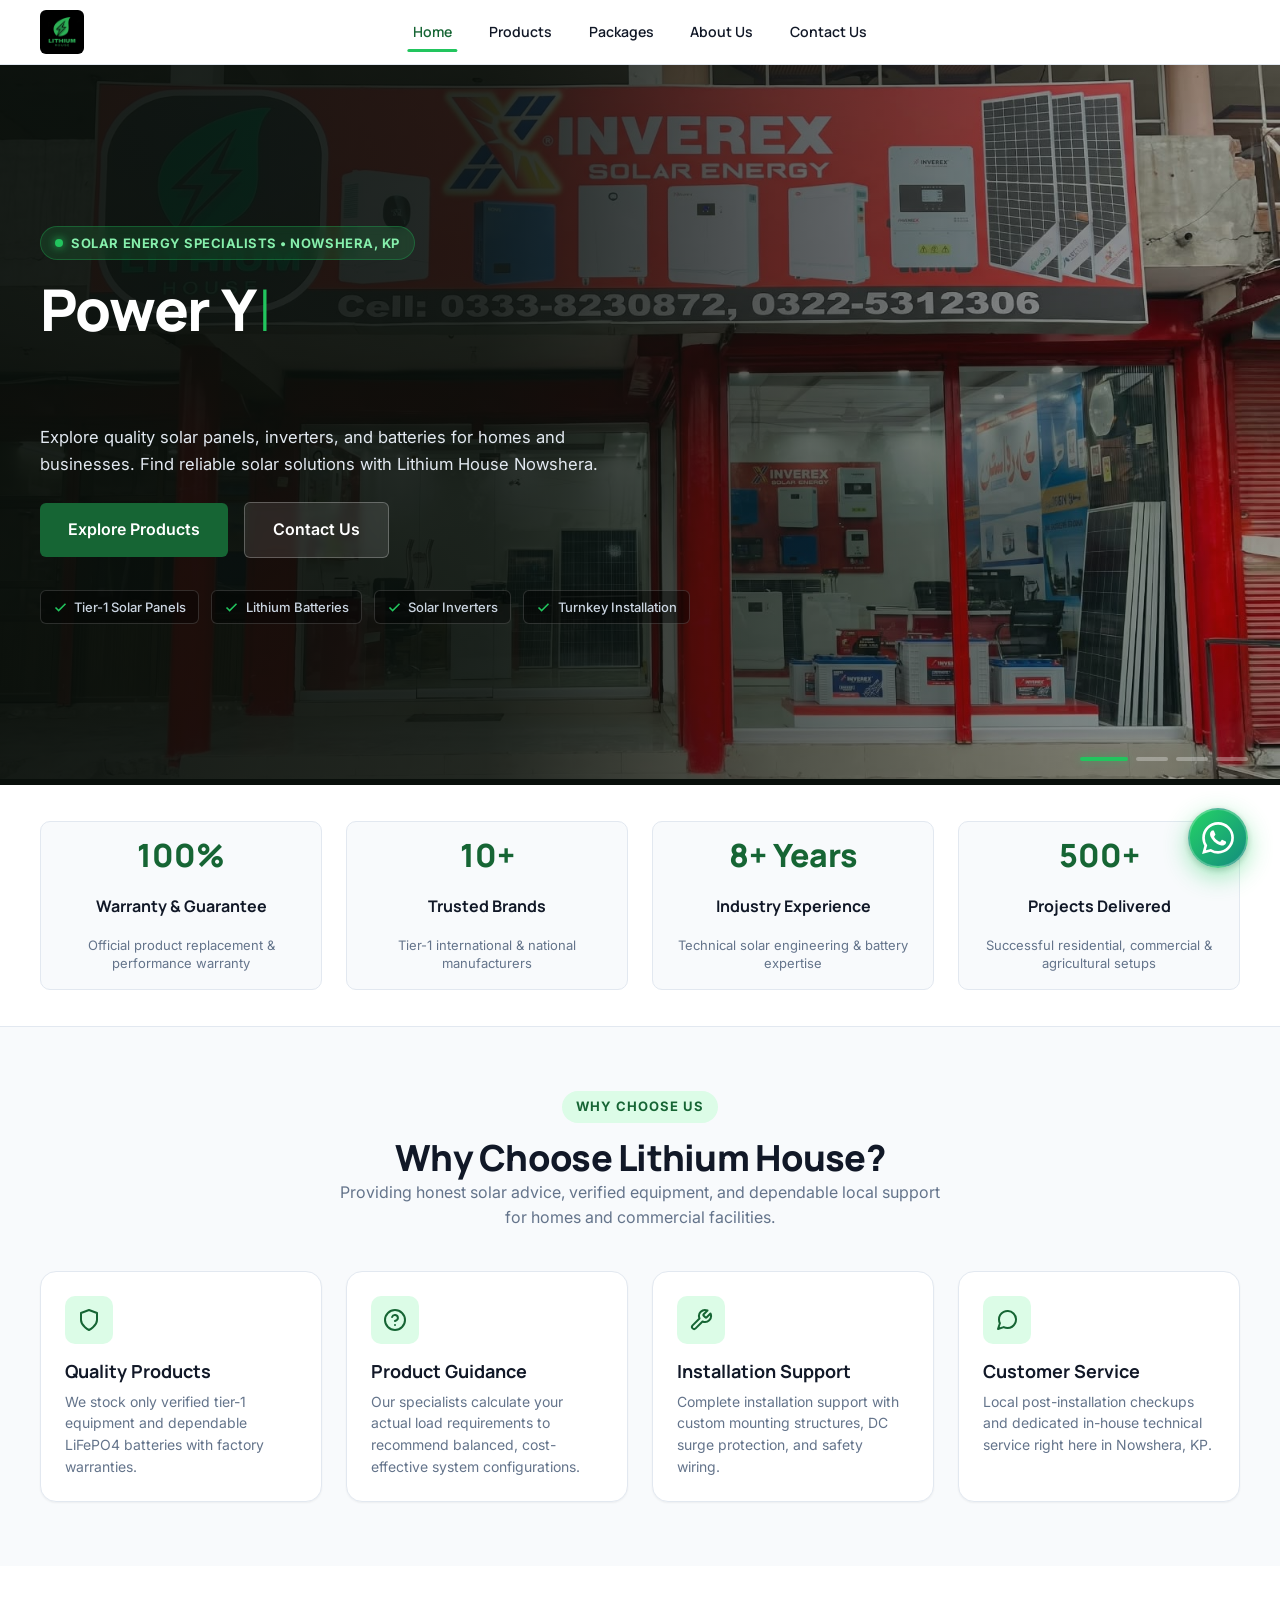
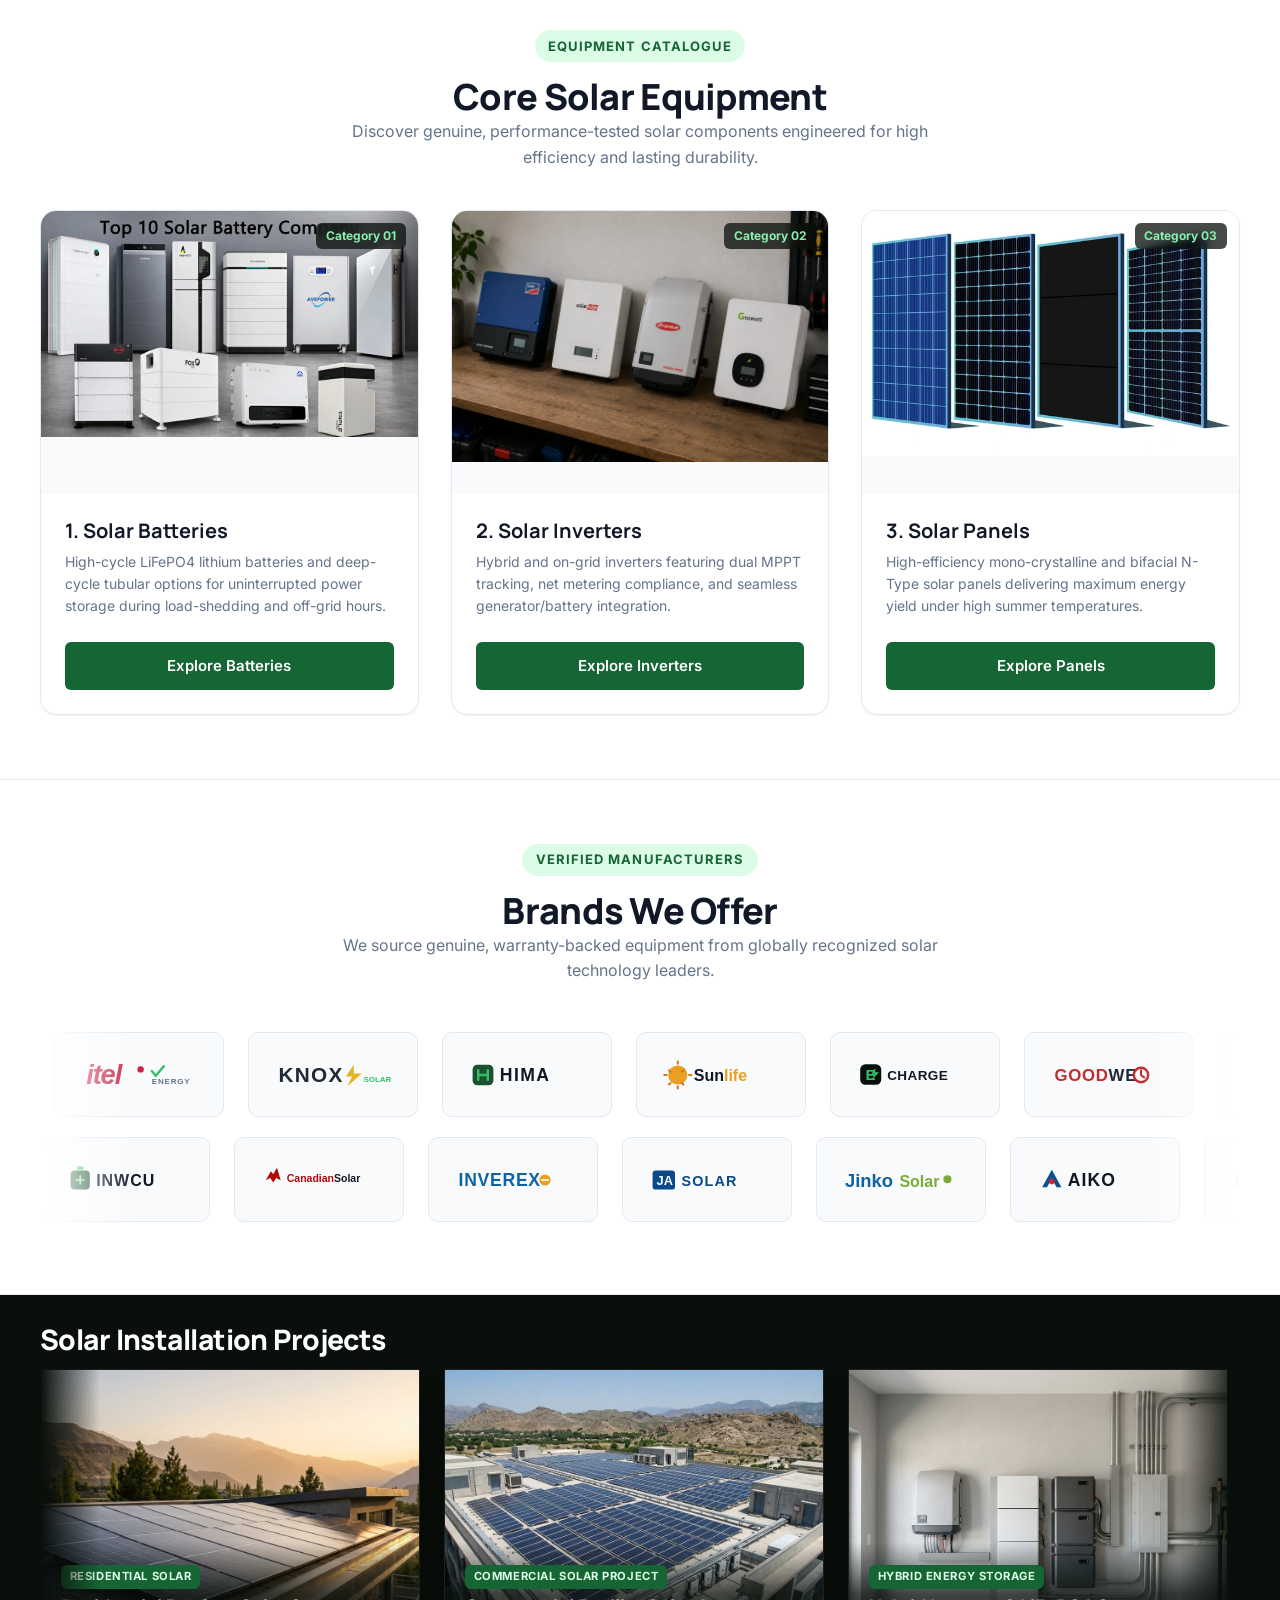
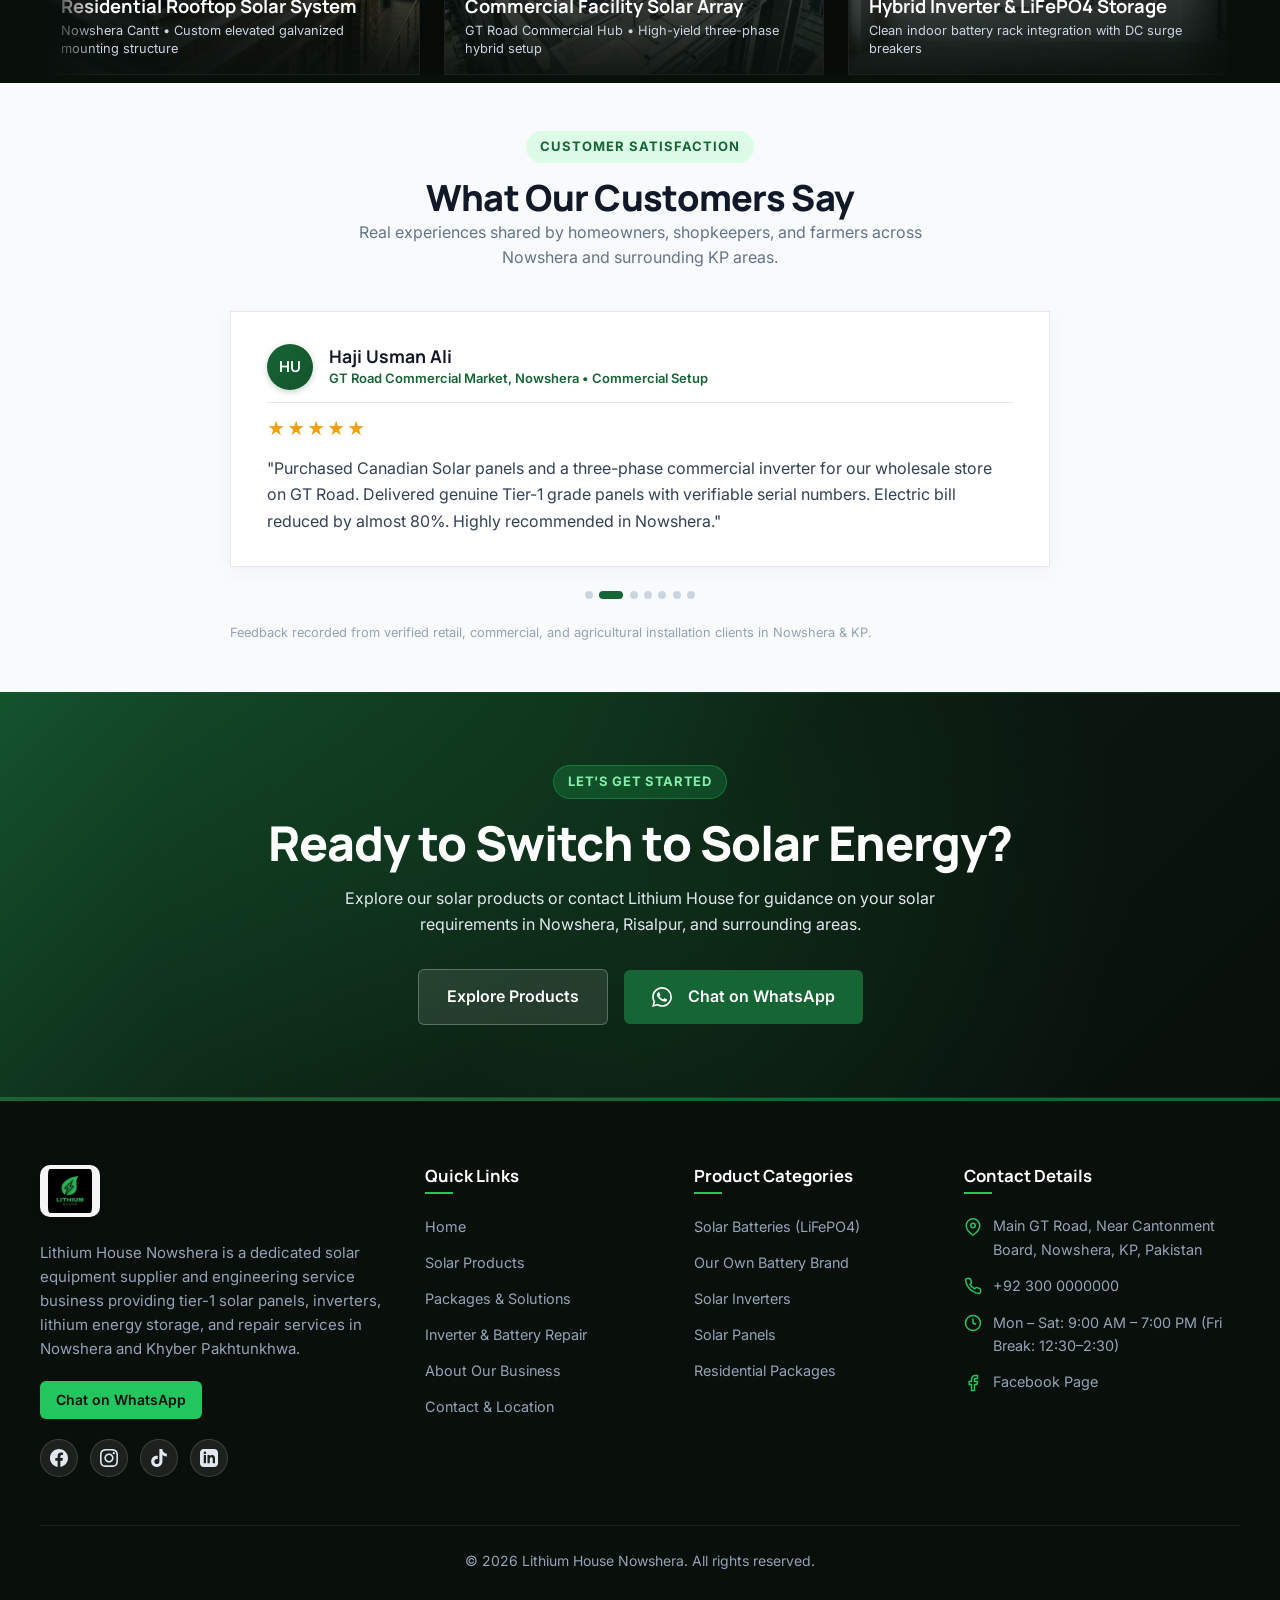
==== index.html @ 6a1ec2f8 "Initial commit: Lithium House Nowshera solar website" ====
<!DOCTYPE html>
<html lang="en">
<head>
  <meta charset="UTF-8">
  <meta name="viewport" content="width=device-width, initial-scale=1.0">
  <title>Lithium House Nowshera — Solar Panels, Inverters & Lithium Batteries</title>
  <meta name="description" content="Lithium House Nowshera supplies premium solar panels, hybrid inverters, and lithium energy storage batteries alongside solar packages and repair services in Nowshera, KP.">
  <meta property="og:title" content="Lithium House Nowshera — Solar Panels, Inverters & Lithium Batteries">
  <meta property="og:description" content="Explore quality solar panels, inverters, and batteries for homes and businesses in Nowshera, KP.">
  <meta property="og:type" content="website">
  <link rel="stylesheet" href="css/style.css">
</head>
<body>
  <a href="#main-content" class="skip-link">Skip to main content</a>

  <!-- Shared Header -->
  <header class="site-header" role="banner">
    <div class="container header-inner">
      <a href="index.html" class="brand-logo" aria-label="Lithium House Nowshera — Homepage">
        <img src="images/logo.jpeg" alt="Lithium House Nowshera Logo" class="brand-logo-img" width="180" height="44">
      </a>

      <nav class="site-nav" aria-label="Main Navigation">
        <ul class="nav-menu">
          <li><a href="index.html" class="nav-link active">Home</a></li>
          <li><a href="products.html" class="nav-link">Products</a></li>
          <li><a href="packages.html" class="nav-link">Packages</a></li>
          <li><a href="about.html" class="nav-link">About Us</a></li>
          <li><a href="about.html#contact" class="nav-link">Contact Us</a></li>
        </ul>
      </nav>

      <div class="header-actions">
        <button type="button" class="mobile-nav-toggle" aria-label="Toggle navigation menu" aria-expanded="false">
          <svg viewBox="0 0 24 24" fill="none" stroke="currentColor" stroke-width="2" stroke-linecap="round" stroke-linejoin="round" aria-hidden="true">
            <line x1="3" y1="12" x2="21" y2="12"></line>
            <line x1="3" y1="6" x2="21" y2="6"></line>
            <line x1="3" y1="18" x2="21" y2="18"></line>
          </svg>
        </button>
      </div>
    </div>
  </header>

  <main id="main-content">
    <!-- SECTION 2: Hero Section (Cinematic 16:9 Presentation) -->
    <section class="hero-cinematic" aria-labelledby="hero-title">
      <div class="hero-slideshow-container">
        <!-- Hero Background Slide 1: Physical Showroom (Nowshera, KPK) -->
        <div class="hero-slide active">
          <img src="images/shop.jpeg" alt="Lithium House Nowshera showroom and engineering center" loading="eager" fetchpriority="high">
        </div>
        <!-- Hero Background Slide 2: Pakistani Residential Rooftop Elevated Solar System -->
        <div class="hero-slide">
          <img src="images/hero-slide-pakistan-rooftop.jpg" alt="Modern Pakistani residential rooftop solar system with heavy-duty elevated structure" loading="lazy">
        </div>
        <!-- Hero Background Slide 3: Pakistani Home Solar Hybrid Inverter & Lithium Battery Backup -->
        <div class="hero-slide">
          <img src="images/hero-slide-pakistan-backup.jpg" alt="Pakistani homeowner with hybrid solar inverter and LiFePO4 lithium battery storage system" loading="lazy">
        </div>
        <!-- Hero Background Slide 4: Pakistani Agricultural Solar Tube-Well Project -->
        <div class="hero-slide">
          <img src="images/hero-slide-pakistan-tubewell.jpg" alt="Agricultural solar tube well pump project watering farmland in Pakistan" loading="lazy">
        </div>

        <!-- Cinematic Gradient Overlay -->
        <div class="hero-cinematic-overlay" aria-hidden="true"></div>

        <!-- Slide Indicators & Controls -->
        <div class="hero-controls" aria-label="Hero Slideshow Controls">
          <div class="hero-indicators" role="tablist" aria-label="Slides">
            <button type="button" class="hero-dot active" role="tab" aria-selected="true" aria-label="Slide 1: Residential Solar"></button>
            <button type="button" class="hero-dot" role="tab" aria-selected="false" aria-label="Slide 2: Commercial Solar"></button>
            <button type="button" class="hero-dot" role="tab" aria-selected="false" aria-label="Slide 3: Energy Storage"></button>
            <button type="button" class="hero-dot" role="tab" aria-selected="false" aria-label="Slide 4: Agricultural Tube Well"></button>
          </div>
        </div>
      </div>

      <div class="container hero-content-container">
        <div class="hero-text-pane">
          <div class="hero-badge">
            <span class="badge-dot" aria-hidden="true"></span>
            Solar Energy Specialists • Nowshera, KP
          </div>
          
          <h1 id="hero-title" class="hero-typing-title">
            <span class="typing-text" id="hero-typing-target">Power Your Home with Solar Energy</span><span class="typing-cursor" aria-hidden="true">|</span>
          </h1>

          <p class="hero-lead">
            Explore quality solar panels, inverters, and batteries for homes and businesses. Find reliable solar solutions with Lithium House Nowshera.
          </p>

          <div class="hero-cta-group">
            <a href="products.html" class="btn btn-brand btn-lg">Explore Products</a>
            <a href="about.html#contact" class="btn btn-secondary-light btn-lg">Contact Us</a>
          </div>

          <div class="hero-highlights-pills" aria-label="Key highlights">
            <span class="pill-item">
              <svg width="15" height="15" viewBox="0 0 24 24" fill="none" stroke="currentColor" stroke-width="2.5"><polyline points="20 6 9 17 4 12"></polyline></svg>
              Tier-1 Solar Panels
            </span>
            <span class="pill-item">
              <svg width="15" height="15" viewBox="0 0 24 24" fill="none" stroke="currentColor" stroke-width="2.5"><polyline points="20 6 9 17 4 12"></polyline></svg>
              Lithium Batteries
            </span>
             <span class="pill-item">
              <svg width="15" height="15" viewBox="0 0 24 24" fill="none" stroke="currentColor" stroke-width="2.5"><polyline points="20 6 9 17 4 12"></polyline></svg>
              Solar Inverters
            </span>
            <span class="pill-item">
              <svg width="15" height="15" viewBox="0 0 24 24" fill="none" stroke="currentColor" stroke-width="2.5"><polyline points="20 6 9 17 4 12"></polyline></svg>
              Turnkey Installation
            </span>
          </div>
        </div>
      </div>
    </section>

    <!-- SECTION 3: Business Statistics / Non-Numeric Highlights -->
    <section class="stats-strip" aria-label="Business Statistics and Highlights">
      <div class="container">
        <div class="stats-grid">
          <div class="stat-item">
            <div class="stat-counter-wrap">
              <span class="stat-counter" data-target="100" data-suffix="%">100%</span>
            </div>
            <h3 class="stat-label">Warranty &amp; Guarantee</h3>
            <p class="stat-sub">Official product replacement &amp; performance warranty</p>
          </div>

          <div class="stat-item">
            <div class="stat-counter-wrap">
              <span class="stat-counter" data-target="10" data-suffix="+">10+</span>
            </div>
            <h3 class="stat-label">Trusted Brands</h3>
            <p class="stat-sub">Tier-1 international &amp; national manufacturers</p>
          </div>

          <div class="stat-item">
            <div class="stat-counter-wrap">
              <span class="stat-counter" data-target="8" data-suffix="+ Years">8+ Years</span>
            </div>
            <h3 class="stat-label">Industry Experience</h3>
            <p class="stat-sub">Technical solar engineering &amp; battery expertise</p>
          </div>

          <div class="stat-item">
            <div class="stat-counter-wrap">
              <span class="stat-counter" data-target="500" data-suffix="+">500+</span>
            </div>
            <h3 class="stat-label">Projects Delivered</h3>
            <p class="stat-sub">Successful residential, commercial &amp; agricultural setups</p>
          </div>
        </div>
      </div>
    </section>

    <!-- SECTION 4: Trust Section (Why Choose Lithium House) -->
    <section class="section trust-section" aria-labelledby="trust-heading">
      <div class="container">
        <div class="section-header text-center">
          <div class="section-badge">Why Choose Us</div>
          <h2 id="trust-heading" class="text-section-title">Why Choose Lithium House?</h2>
          <p class="text-secondary max-w-prose mx-auto">Providing honest solar advice, verified equipment, and dependable local support for homes and commercial facilities.</p>
        </div>

        <div class="trust-cards-grid">
          <div class="trust-card">
            <div class="trust-card-icon" aria-hidden="true">
              <svg viewBox="0 0 24 24" fill="none" stroke="currentColor" stroke-width="2" stroke-linecap="round" stroke-linejoin="round"><path d="M12 22s8-4 8-10V5l-8-3-8 3v7c0 6 8 10 8 10z"></path></svg>
            </div>
            <h3 class="trust-card-title">Quality Products</h3>
            <p class="trust-card-desc">We stock only verified tier-1 equipment and dependable LiFePO4 batteries with factory warranties.</p>
          </div>

          <div class="trust-card">
            <div class="trust-card-icon" aria-hidden="true">
              <svg viewBox="0 0 24 24" fill="none" stroke="currentColor" stroke-width="2" stroke-linecap="round" stroke-linejoin="round"><circle cx="12" cy="12" r="10"></circle><path d="M9.09 9a3 3 0 0 1 5.83 1c0 2-3 3-3 3"></path><line x1="12" y1="17" x2="12.01" y2="17"></line></svg>
            </div>
            <h3 class="trust-card-title">Product Guidance</h3>
            <p class="trust-card-desc">Our specialists calculate your actual load requirements to recommend balanced, cost-effective system configurations.</p>
          </div>

          <div class="trust-card">
            <div class="trust-card-icon" aria-hidden="true">
              <svg viewBox="0 0 24 24" fill="none" stroke="currentColor" stroke-width="2" stroke-linecap="round" stroke-linejoin="round"><path d="M14.7 6.3a1 1 0 0 0 0 1.4l1.6 1.6a1 1 0 0 0 1.4 0l3.77-3.77a6 6 0 0 1-7.94 7.94l-6.91 6.91a2.12 2.12 0 0 1-3-3l6.91-6.91a6 6 0 0 1 7.94-7.94l-3.76 3.76z"></path></svg>
            </div>
            <h3 class="trust-card-title">Installation Support</h3>
            <p class="trust-card-desc">Complete installation support with custom mounting structures, DC surge protection, and safety wiring.</p>
          </div>

          <div class="trust-card">
            <div class="trust-card-icon" aria-hidden="true">
              <svg viewBox="0 0 24 24" fill="none" stroke="currentColor" stroke-width="2" stroke-linecap="round" stroke-linejoin="round"><path d="M21 11.5a8.38 8.38 0 0 1-.9 3.8 8.5 8.5 0 0 1-7.6 4.7 8.38 8.38 0 0 1-3.8-.9L3 21l1.9-5.7a8.38 8.38 0 0 1-.9-3.8 8.5 8.5 0 0 1 4.7-7.6 8.38 8.38 0 0 1 3.8-.9h.5a8.48 8.48 0 0 1 8 8v.5z"></path></svg>
            </div>
            <h3 class="trust-card-title">Customer Service</h3>
            <p class="trust-card-desc">Local post-installation checkups and dedicated in-house technical service right here in Nowshera, KP.</p>
          </div>
        </div>
      </div>
    </section>

    <!-- SECTION 5: Main Product Categories (Required Order: 1. Batteries, 2. Inverters, 3. Solar Panels) -->
    <section class="section section-light categories-section" aria-labelledby="categories-heading">
      <div class="container">
        <div class="section-header text-center">
          <div class="section-badge">Equipment Catalogue</div>
          <h2 id="categories-heading" class="text-section-title">Core Solar Equipment</h2>
          <p class="text-secondary max-w-prose mx-auto">Discover genuine, performance-tested solar components engineered for high efficiency and lasting durability.</p>
        </div>

        <div class="product-categories-grid">
          <!-- Category 1: Solar Batteries -->
          <article class="category-card">
            <div class="category-card-media">
              <img src="images/battries.webp" alt="">
              <div class="category-badge">Category 01</div>
            </div>
            <div class="category-card-body">
              <h3 class="category-card-title">1. Solar Batteries</h3>
              <p class="category-card-desc">
                High-cycle LiFePO4 lithium batteries and deep-cycle tubular options for uninterrupted power storage during load-shedding and off-grid hours.
              </p>
              <div class="category-card-footer">
                <a href="products.html#batteries" class="btn btn-brand btn-block">Explore Batteries</a>
              </div>
            </div>
          </article>

          <!-- Category 2: Solar Inverters -->
          <article class="category-card">
            <div class="category-card-media">
              <img src="images/inverts.webp" alt="">
              <div class="category-badge">Category 02</div>
            </div>
            <div class="category-card-body">
              <h3 class="category-card-title">2. Solar Inverters</h3>
              <p class="category-card-desc">
                Hybrid and on-grid inverters featuring dual MPPT tracking, net metering compliance, and seamless generator/battery integration.
              </p>
              <div class="category-card-footer">
                <a href="products.html#inverters" class="btn btn-brand btn-block">Explore Inverters</a>
              </div>
            </div>
          </article>

          <!-- Category 3: Solar Panels -->
          <article class="category-card">
            <div class="category-card-media">
              <img src="images/panels.webp" alt="">
              <div class="category-badge">Category 03</div>
            </div>
            <div class="category-card-body">
              <h3 class="category-card-title">3. Solar Panels</h3>
              <p class="category-card-desc">
                High-efficiency mono-crystalline and bifacial N-Type solar panels delivering maximum energy yield under high summer temperatures.
              </p>
              <div class="category-card-footer">
                <a href="products.html#panels" class="btn btn-brand btn-block">Explore Panels</a>
              </div>
            </div>
          </article>
        </div>
      </div>
    </section>

    <!-- SECTION 6: Trusted Brands Showcase -->
<!-- Section 5: Trusted Brands Slideshow -->
    <section class="section brands-section" aria-labelledby="brands-heading">
      <div class="container">
        <div class="section-header text-center">
          <div class="section-badge">Verified Manufacturers</div>
          <h2 id="brands-heading" class="text-section-title">Brands We Offer</h2>
          <p class="text-secondary">We source genuine, warranty-backed equipment from globally recognized solar technology leaders.</p>
        </div>

        <div class="brand-carousel-wrapper" aria-label="Brand logo showcase">
          <div class="brand-track brand-track-row1">
            <div class="brand-slide" title="Coretech Solar Inverter"><img src="[data-uri]" alt="Coretech Solar Inverter" width="160" height="50"></div>
            <div class="brand-slide" title="itel Solar & Storage"><img src="[data-uri]" alt="itel Solar & Storage" width="160" height="50"></div>
            <div class="brand-slide" title="Knox Solar"><img src="[data-uri]" alt="Knox Solar" width="160" height="50"></div>
            <div class="brand-slide" title="HIMA Inverter"><img src="[data-uri]" alt="HIMA Inverter" width="160" height="50"></div>
            <div class="brand-slide" title="Sunlife Solar"><img src="[data-uri]" alt="Sunlife Solar" width="160" height="50"></div>
            <div class="brand-slide" title="E-Charge Energy"><img src="[data-uri]" alt="E-Charge Energy" width="160" height="50"></div>
            <div class="brand-slide" title="GoodWe Inverters & Lithium"><img src="[data-uri]" alt="GoodWe Inverters & Lithium" width="160" height="50"></div>
            <div class="brand-slide" title="Dyness Lithium Battery"><img src="[data-uri]" alt="Dyness Lithium Battery" width="160" height="50"></div>
            <div class="brand-slide" title="Coretech Solar Inverter"><img src="[data-uri]" alt="Coretech Solar Inverter" width="160" height="50"></div>
            <div class="brand-slide" title="itel Solar & Storage"><img src="[data-uri]" alt="itel Solar & Storage" width="160" height="50"></div>
            <div class="brand-slide" title="Knox Solar"><img src="[data-uri]" alt="Knox Solar" width="160" height="50"></div>
            <div class="brand-slide" title="HIMA Inverter"><img src="[data-uri]" alt="HIMA Inverter" width="160" height="50"></div>
            <div class="brand-slide" title="Sunlife Solar"><img src="[data-uri]" alt="Sunlife Solar" width="160" height="50"></div>
            <div class="brand-slide" title="E-Charge Energy"><img src="[data-uri]" alt="E-Charge Energy" width="160" height="50"></div>
            <div class="brand-slide" title="GoodWe Inverters & Lithium"><img src="[data-uri]" alt="GoodWe Inverters & Lithium" width="160" height="50"></div>
            <div class="brand-slide" title="Dyness Lithium Battery"><img src="[data-uri]" alt="Dyness Lithium Battery" width="160" height="50"></div>
          </div>
          <div class="brand-track brand-track-row2">
            <div class="brand-slide" title="INWCU Energy Storage"><img src="[data-uri]" alt="INWCU Energy Storage" width="160" height="50"></div>
            <div class="brand-slide" title="Canadian Solar"><img src="[data-uri]" alt="Canadian Solar" width="160" height="50"></div>
            <div class="brand-slide" title="Inverex Solar Energy"><img src="[data-uri]" alt="Inverex Solar Energy" width="160" height="50"></div>
            <div class="brand-slide" title="JA Solar"><img src="[data-uri]" alt="JA Solar" width="160" height="50"></div>
            <div class="brand-slide" title="Jinko Solar"><img src="[data-uri]" alt="Jinko Solar" width="160" height="50"></div>
            <div class="brand-slide" title="Aiko Solar"><img src="[data-uri]" alt="Aiko Solar" width="160" height="50"></div>
            <div class="brand-slide" title="LONGi Solar"><img src="[data-uri]" alt="LONGi Solar" width="160" height="50"></div>
            <div class="brand-slide" title="INWCU Energy Storage"><img src="[data-uri]" alt="INWCU Energy Storage" width="160" height="50"></div>
            <div class="brand-slide" title="Canadian Solar"><img src="[data-uri]" alt="Canadian Solar" width="160" height="50"></div>
            <div class="brand-slide" title="Inverex Solar Energy"><img src="[data-uri]" alt="Inverex Solar Energy" width="160" height="50"></div>
            <div class="brand-slide" title="JA Solar"><img src="[data-uri]" alt="JA Solar" width="160" height="50"></div>
            <div class="brand-slide" title="Jinko Solar"><img src="[data-uri]" alt="Jinko Solar" width="160" height="50"></div>
            <div class="brand-slide" title="Aiko Solar"><img src="[data-uri]" alt="Aiko Solar" width="160" height="50"></div>
            <div class="brand-slide" title="LONGi Solar"><img src="[data-uri]" alt="LONGi Solar" width="160" height="50"></div>
          </div>
        </div>
      </div>
    </section>

    <!-- SECTION 7: Installation Projects Showcase (Image-Focused Slideshow) -->
    <section class="section section-dark projects-showcase-section" aria-labelledby="projects-heading">
      <div class="container">
        <div class="showcase-header text-center">
          <h2 id="projects-heading" class="showcase-section-title">Solar Installation Projects</h2>
        </div>

        <div class="showcase-slider-wrapper" aria-label="Projects Showcase Slider" tabindex="0">
          <div class="showcase-track">
            <!-- Project 1: Residential Rooftop -->
            <article class="showcase-slide active">
              <div class="showcase-media-wrap">
                <img src="[data-uri]" alt="Completed rooftop solar panel installation on a residence in Nowshera" class="showcase-img" loading="lazy">
                <div class="showcase-caption-overlay">
                  <span class="showcase-tag">Residential Solar</span>
                  <h3 class="showcase-title">Residential Rooftop Solar System</h3>
                  <p class="showcase-sub">Nowshera Cantt • Custom elevated galvanized mounting structure</p>
                </div>
              </div>
            </article>

            <!-- Project 2: Commercial Array -->
            <article class="showcase-slide">
              <div class="showcase-media-wrap">
                <img src="[data-uri]" alt="Commercial solar panel array on business roof" class="showcase-img" loading="lazy">
                <div class="showcase-caption-overlay">
                  <span class="showcase-tag">Commercial Solar Project</span>
                  <h3 class="showcase-title">Commercial Facility Solar Array</h3>
                  <p class="showcase-sub">GT Road Commercial Hub • High-yield three-phase hybrid setup</p>
                </div>
              </div>
            </article>

            <!-- Project 3: Hybrid & Battery Storage -->
            <article class="showcase-slide">
              <div class="showcase-media-wrap">
                <img src="[data-uri]" alt="Hybrid inverter and lithium battery storage unit" class="showcase-img" loading="lazy">
                <div class="showcase-caption-overlay">
                  <span class="showcase-tag">Hybrid Energy Storage</span>
                  <h3 class="showcase-title">Hybrid Inverter & LiFePO4 Storage</h3>
                  <p class="showcase-sub">Clean indoor battery rack integration with DC surge breakers</p>
                </div>
              </div>
            </article>

            <!-- Project 4: Agricultural Tube Well -->
            <article class="showcase-slide">
              <div class="showcase-media-wrap">
                <img src="[data-uri]" alt="Solar powered agricultural tube well system in agricultural field" class="showcase-img" loading="lazy">
                <div class="showcase-caption-overlay">
                  <span class="showcase-tag">Agricultural Solar</span>
                  <h3 class="showcase-title">Solar Powered Tube-Well Pumping</h3>
                  <p class="showcase-sub">Rural Nowshera / KP • VFD motor controller with dual protection</p>
                </div>
              </div>
            </article>

            <!-- Project 5: Equipment Inspection & Repair -->
            <article class="showcase-slide">
              <div class="showcase-media-wrap">
                <img src="[data-uri]" alt="Solar technician inspecting inverter and lithium battery equipment with multimeter" class="showcase-img" loading="lazy">
                <div class="showcase-caption-overlay">
                  <span class="showcase-tag">Inverter & Battery Lab</span>
                  <h3 class="showcase-title">System Diagnostics & Repair Lab</h3>
                  <p class="showcase-sub">Component-level inverter testing and lithium cell balancing</p>
                </div>
              </div>
            </article>

            <!-- Project 6: LiFePO4 Power Backup -->
            <article class="showcase-slide">
              <div class="showcase-media-wrap">
                <img src="[data-uri]" alt="Lithium House Nowshera Own Brand Lithium LiFePO4 Energy Storage Unit" class="showcase-img" loading="lazy">
                <div class="showcase-caption-overlay">
                  <span class="showcase-tag">LiFePO4 Storage</span>
                  <h3 class="showcase-title">Lithium House 51.2V Battery Integration</h3>
                  <p class="showcase-sub">Smart BMS battery configuration for reliable load-shedding backup</p>
                </div>
              </div>
            </article>
          </div>

          <!-- Slider Controls -->
          <button type="button" class="showcase-nav-btn prev-btn" aria-label="Previous project slide">
            <svg width="22" height="22" viewBox="0 0 24 24" fill="none" stroke="currentColor" stroke-width="2.5" stroke-linecap="round" stroke-linejoin="round"><polyline points="15 18 9 12 15 6"></polyline></svg>
          </button>
          <button type="button" class="showcase-nav-btn next-btn" aria-label="Next project slide">
            <svg width="22" height="22" viewBox="0 0 24 24" fill="none" stroke="currentColor" stroke-width="2.5" stroke-linecap="round" stroke-linejoin="round"><polyline points="9 18 15 12 9 6"></polyline></svg>
          </button>

          <!-- Slider Dots -->
          <div class="showcase-indicators" role="tablist" aria-label="Project Slides">
            <button type="button" class="showcase-dot active" role="tab" aria-selected="true" aria-label="Go to Project 1"></button>
            <button type="button" class="showcase-dot" role="tab" aria-selected="false" aria-label="Go to Project 2"></button>
            <button type="button" class="showcase-dot" role="tab" aria-selected="false" aria-label="Go to Project 3"></button>
            <button type="button" class="showcase-dot" role="tab" aria-selected="false" aria-label="Go to Project 4"></button>
            <button type="button" class="showcase-dot" role="tab" aria-selected="false" aria-label="Go to Project 5"></button>
            <button type="button" class="showcase-dot" role="tab" aria-selected="false" aria-label="Go to Project 6"></button>
          </div>
        </div>
      </div>
    </section>

    <!-- SECTION 8: Customer Reviews (Genuine Feedback Carousel) -->
    <section class="section reviews-section" aria-labelledby="reviews-heading">
      <div class="container">
        <div class="section-header text-center">
          <div class="section-badge">Customer Satisfaction</div>
          <h2 id="reviews-heading" class="text-section-title">What Our Customers Say</h2>
          <p class="text-secondary max-w-prose mx-auto">Real experiences shared by homeowners, shopkeepers, and farmers across Nowshera and surrounding KP areas.</p>
        </div>

        <div class="reviews-carousel-wrapper" aria-label="Customer Reviews Carousel">
          <div class="reviews-slider-track">
            <!-- Review 1 -->
            <article class="review-slide active">
              <div class="review-author-top">
                <div class="review-author-avatar" aria-hidden="true">MJ</div>
                <div class="review-author-details">
                  <span class="review-author-name">Muhammad Junaid Khattak</span>
                  <span class="review-author-meta">Nowshera Cantt • 10 kW Residential Hybrid System</span>
                </div>
              </div>
              <div class="review-rating" aria-label="5 out of 5 stars">
                ★★★★★
              </div>
              <blockquote class="review-text">
                "We installed a 10 kW hybrid inverter with Lithium House's 51.2V LiFePO4 battery pack at our home near Nowshera Cantt. Sizing was spot on—running 2 inverter ACs, refrigerator, and complete lighting during loadshedding without a hitch. Very courteous staff."
              </blockquote>
            </article>

            <!-- Review 2 -->
            <article class="review-slide">
              <div class="review-author-top">
                <div class="review-author-avatar" aria-hidden="true">HU</div>
                <div class="review-author-details">
                  <span class="review-author-name">Haji Usman Ali</span>
                  <span class="review-author-meta">GT Road Commercial Market, Nowshera • Commercial Setup</span>
                </div>
              </div>
              <div class="review-rating" aria-label="5 out of 5 stars">
                ★★★★★
              </div>
              <blockquote class="review-text">
                "Purchased Canadian Solar panels and a three-phase commercial inverter for our wholesale store on GT Road. Delivered genuine Tier-1 grade panels with verifiable serial numbers. Electric bill reduced by almost 80%. Highly recommended in Nowshera."
              </blockquote>
            </article>

            <!-- Review 3 -->
            <article class="review-slide">
              <div class="review-author-top">
                <div class="review-author-avatar" aria-hidden="true">TK</div>
                <div class="review-author-details">
                  <span class="review-author-name">Tariq Khan</span>
                  <span class="review-author-meta">Risalpur • 15 HP Solar Tube Well</span>
                </div>
              </div>
              <div class="review-rating" aria-label="5 out of 5 stars">
                ★★★★★
              </div>
              <blockquote class="review-text">
                "Our agricultural tube well in Risalpur was running on expensive diesel generator. Lithium House engineered the VFD drive and mounting structure for our 15 HP pump. Water discharge is strong from 8 AM to 5 PM without grid electricity."
              </blockquote>
            </article>

            <!-- Review 4 -->
            <article class="review-slide">
              <div class="review-author-top">
                <div class="review-author-avatar" aria-hidden="true">ER</div>
                <div class="review-author-details">
                  <span class="review-author-name">Engr. Riaz Ahmad</span>
                  <span class="review-author-meta">Pabbi, Nowshera District • 5 kW Family Home Setup</span>
                </div>
              </div>
              <div class="review-rating" aria-label="5 out of 5 stars">
                ★★★★★
              </div>
              <blockquote class="review-text">
                "As an engineer myself, I appreciated their attention to safety: proper DC circuit breakers, lightning arrestors, and correct copper cable gauges. Most local installers cut corners on wiring, but Lithium House did the job strictly by standard."
              </blockquote>
            </article>

            <!-- Review 5 -->
            <article class="review-slide">
              <div class="review-author-top">
                <div class="review-author-avatar" aria-hidden="true">MI</div>
                <div class="review-author-details">
                  <span class="review-author-name">Malik Iftikhar</span>
                  <span class="review-author-meta">Hakimabad, Nowshera • Inverter Diagnostics &amp; Repair</span>
                </div>
              </div>
              <div class="review-rating" aria-label="5 out of 5 stars">
                ★★★★★
              </div>
              <blockquote class="review-text">
                "My 6 kW hybrid inverter stopped charging after severe thunderstorm. Other technicians told me to replace the entire board for 80,000 PKR. Brought it to Lithium House's lab, they repaired the damaged MOSFETs within 24 hours at a very fair rate."
              </blockquote>
            </article>

            <!-- Review 6 -->
            <article class="review-slide">
              <div class="review-author-top">
                <div class="review-author-avatar" aria-hidden="true">SA</div>
                <div class="review-author-details">
                  <span class="review-author-name">Shahid Ali Shah</span>
                  <span class="review-author-meta">Akora Khattak • LiFePO4 Battery Upgrade</span>
                </div>
              </div>
              <div class="review-rating" aria-label="5 out of 5 stars">
                ★★★★★
              </div>
              <blockquote class="review-text">
                "Replaced my old lead-acid batteries with Lithium House's wall-mounted lithium battery. No more acid fumes, zero maintenance, and fast 2-hour charging. The smart BMS bluetooth display lets me monitor battery health on my phone."
              </blockquote>
            </article>

            <!-- Review 7 -->
            <article class="review-slide">
              <div class="review-author-top">
                <div class="review-author-avatar" aria-hidden="true">ZQ</div>
                <div class="review-author-details">
                  <span class="review-author-name">Zia-ur-Rehman Qureshi</span>
                  <span class="review-author-meta">Shobra Hotel Chowk, Nowshera • Retail Pharmacy Setup</span>
                </div>
              </div>
              <div class="review-rating" aria-label="5 out of 5 stars">
                ★★★★★
              </div>
              <blockquote class="review-text">
                "Our medical store medicine fridges require 24/7 continuous power. Lithium House set up a fail-safe hybrid solar system with instant zero-second transfer time. Clean, professional work and reliable local support right on Main GT Road."
              </blockquote>
            </article>
          </div>

          <!-- Review Controls -->
          <div class="review-controls">
            <!-- <button type="button" class="carousel-nav-btn review-nav-btn prev-btn" aria-label="Previous customer review">
              <svg width="18" height="18" viewBox="0 0 24 24" fill="none" stroke="currentColor" stroke-width="2.5"><polyline points="15 18 9 12 15 6"></polyline></svg>
            </button> -->
            <div class="review-indicators slider-indicators" role="tablist" aria-label="Customer Reviews"></div>
            <!-- <button type="button" class="carousel-nav-btn review-nav-btn next-btn" aria-label="Next customer review">
              <svg width="18" height="18" viewBox="0 0 24 24" fill="none" stroke="currentColor" stroke-width="2.5"><polyline points="9 18 15 12 9 6"></polyline></svg>
            </button> -->
          </div>
          <p class="review-note text-center">Feedback recorded from verified retail, commercial, and agricultural installation clients in Nowshera &amp; KP.</p>
        </div>
      </div>
    </section>

    <!-- SECTION 9: Final Contact CTA (Full-Width Section) -->
    <section class="section final-cta-section" aria-labelledby="cta-heading">
      <div class="container cta-fullwidth-container">
        <div class="cta-badge">Let's Get Started</div>
        <h2 id="cta-heading" class="cta-title">Ready to Switch to Solar Energy?</h2>
        <p class="cta-description">
          Explore our solar products or contact Lithium House for guidance on your solar requirements in Nowshera, Risalpur, and surrounding areas.
        </p>
        <div class="cta-btn-group">
          <a href="products.html" class="btn btn-secondary-light btn-lg">Explore Products</a>
          <a href="https://wa.me/923000000000" target="_blank" rel="noopener noreferrer" class="btn btn-brand btn-lg" data-wa-type="general">
            <svg width="20" height="20" viewBox="0 0 24 24" fill="currentColor" aria-hidden="true" style="margin-right:0.5rem;"><path d="M17.472 14.382c-.297-.149-1.758-.867-2.03-.967-.273-.099-.471-.148-.67.15-.197.297-.767.966-.94 1.164-.173.199-.347.223-.644.075-.297-.15-1.255-.463-2.39-1.475-.883-.788-1.48-1.761-1.653-2.059-.173-.297-.018-.458.13-.606.134-.133.298-.347.446-.52.149-.174.198-.298.298-.497.099-.198.05-.371-.025-.52-.075-.149-.669-1.612-.916-2.207-.242-.579-.487-.5-.669-.51-.173-.008-.371-.01-.57-.01-.198 0-.52.074-.792.372-.272.297-1.04 1.016-1.04 2.479 0 1.462 1.065 2.875 1.213 3.074.149.198 2.096 3.2 5.077 4.487.709.306 1.262.489 1.694.625.712.227 1.36.195 1.871.118.571-.085 1.758-.719 2.006-1.413.248-.694.248-1.289.173-1.413-.074-.124-.272-.198-.57-.347m-5.421 7.403h-.004a9.87 9.87 0 01-5.031-1.378l-.361-.214-3.741.982.998-3.648-.235-.374a9.86 9.86 0 01-1.51-5.26c.001-5.45 4.436-9.884 9.888-9.884 2.64 0 5.122 1.03 6.988 2.898a9.825 9.825 0 012.893 6.994c-.003 5.45-4.437 9.886-9.886 9.886m8.413-18.297A11.815 11.815 0 0012.05 0C5.495 0 .16 5.335.157 11.892c0 2.096.547 4.142 1.588 5.945L.057 24l6.305-1.654a11.882 11.882 0 005.683 1.448h.005c6.554 0 11.89-5.335 11.893-11.893a11.821 11.821 0 00-3.48-8.413z"/></svg>
            Chat on WhatsApp
          </a>
        </div>
      </div>
    </section>
  </main>

<!-- Shared Footer -->
  <footer class="site-footer" role="contentinfo">
    <div class="container">
      <div class="footer-grid">
        <div class="footer-brand">
          <a href="index.html" aria-label="Lithium House Nowshera"><img src="images/logo.jpeg" alt="Lithium House Nowshera Logo" class="footer-logo-img" width="190" height="52"></a>
          <p>
            Lithium House Nowshera is a dedicated solar equipment supplier and engineering service business providing tier-1 solar panels, inverters, lithium energy storage, and repair services in Nowshera and Khyber Pakhtunkhwa.
          </p>
          <a href="https://wa.me/923000000000?text=Assalam-o-Alaikum%20Lithium%20House%20Nowshera" target="_blank" rel="noopener noreferrer" class="btn btn-primary btn-sm" data-wa-type="general">
            Chat on WhatsApp
          </a>
        
          <!-- Social Media Profiles -->
          <ul class="footer-social-links" aria-label="Lithium House Social Media Profiles">
            <li>
              <a href="https://www.facebook.com/Lithium.House.Nowshera/" target="_blank" rel="noopener noreferrer" class="footer-social-link" aria-label="Follow Lithium House Nowshera on Facebook">
                <svg viewBox="0 0 24 24" aria-hidden="true"><path d="M24 12.073c0-6.627-5.373-12-12-12s-12 5.373-12 12c0 5.99 4.388 10.954 10.125 11.854v-8.385H7.078v-3.47h3.047V9.43c0-3.007 1.792-4.669 4.533-4.669 1.312 0 2.686.235 2.686.235v2.953H15.83c-1.491 0-1.956.925-1.956 1.874v2.25h3.328l-.532 3.47h-2.796v8.385C19.612 23.027 24 18.062 24 12.073z"/></svg>
              </a>
            </li>
            <li>
              <a href="https://www.instagram.com/lithiumhouse.pk/" target="_blank" rel="noopener noreferrer" class="footer-social-link" aria-label="Follow Lithium House Nowshera on Instagram">
                <svg viewBox="0 0 24 24" aria-hidden="true"><path d="M12 2.163c3.204 0 3.584.012 4.85.07 3.252.148 4.771 1.691 4.919 4.919.058 1.265.069 1.645.069 4.849 0 3.205-.012 3.584-.069 4.849-.149 3.225-1.664 4.771-4.919 4.919-1.266.058-1.644.07-4.85.07-3.204 0-3.584-.012-4.849-.07-3.26-.149-4.771-1.699-4.919-4.92-.058-1.265-.07-1.644-.07-4.849 0-3.204.013-3.583.07-4.849.149-3.227 1.664-4.771 4.919-4.919 1.266-.057 1.645-.069 4.849-.069zm0-2.163c-3.259 0-3.667.014-4.947.072-4.358.2-6.78 2.618-6.98 6.98-.059 1.281-.073 1.689-.073 4.948 0 3.259.014 3.668.072 4.948.2 4.358 2.618 6.78 6.98 6.98 1.281.058 1.689.072 4.948.072 3.259 0 3.668-.014 4.948-.072 4.354-.2 6.782-2.618 6.979-6.98.059-1.28.073-1.689.073-4.948 0-3.259-.014-3.667-.072-4.947-.196-4.354-2.617-6.78-6.979-6.98-1.281-.059-1.69-.073-4.949-.073zm0 5.838c-3.403 0-6.162 2.759-6.162 6.162s2.759 6.163 6.162 6.163 6.162-2.759 6.162-6.163c0-3.403-2.759-6.162-6.162-6.162zm0 10.162c-2.209 0-4-1.79-4-4 0-2.209 1.791-4 4-4s4 1.791 4 4c0 2.21-1.791 4-4 4zm6.406-11.845c-.796 0-1.441.645-1.441 1.44s.645 1.44 1.441 1.44c.795 0 1.439-.645 1.439-1.44s-.644-1.44-1.439-1.44z"/></svg>
              </a>
            </li>
            <li>
              <a href="https://www.tiktok.com/@lithiumhouse" target="_blank" rel="noopener noreferrer" class="footer-social-link" aria-label="Follow Lithium House Nowshera on TikTok">
                <svg viewBox="0 0 24 24" aria-hidden="true"><path d="M12.525.02c1.31-.02 2.61-.01 3.91-.02.08 1.53.63 3.09 1.75 4.17 1.12 1.11 2.7 1.62 4.24 1.79v4.03c-1.44-.05-2.89-.35-4.2-.97-.57-.26-1.1-.59-1.62-.93-.01 2.92.01 5.84-.02 8.75-.08 1.4-.54 2.79-1.35 3.94-1.31 1.92-3.58 3.17-5.91 3.21-1.43.08-2.86-.31-4.08-1.03-2.02-1.19-3.44-3.37-3.65-5.71-.02-.5-.03-1-.01-1.49.18-1.9 1.12-3.72 2.58-4.96 1.66-1.44 3.98-2.13 6.15-1.72.02 1.48-.04 2.96-.04 4.44-.99-.32-2.15-.23-3.02.37-.63.41-1.11 1.04-1.36 1.75-.21.51-.24 1.07-.14 1.61.24 1.64 1.82 3.02 3.5 2.87 1.12-.01 2.19-.66 2.77-1.61.19-.33.4-.67.41-1.06.1-1.79.06-3.57.07-5.36.01-4.03-.01-8.05.02-12.07z"/></svg>
              </a>
            </li>
            <li>
              <a href="https://www.linkedin.com/company/lithium-house-nowshera/" target="_blank" rel="noopener noreferrer" class="footer-social-link" aria-label="Connect with Lithium House Nowshera on LinkedIn">
                <svg viewBox="0 0 24 24" aria-hidden="true"><path d="M19 0h-14c-2.761 0-5 2.239-5 5v14c0 2.761 2.239 5 5 5h14c2.762 0 5-2.239 5-5v-14c0-2.761-2.238-5-5-5zm-11 19h-3v-11h3v11zm-1.5-12.268c-.966 0-1.75-.79-1.75-1.764s.784-1.764 1.75-1.764 1.75.79 1.75 1.764-.783 1.764-1.75 1.764zm13.5 12.268h-3v-5.604c0-3.368-4-3.113-4 0v5.604h-3v-11h3v1.765c1.396-2.586 7-2.777 7 2.476v6.759z"/></svg>
              </a>
            </li>
          </ul>
        </div>

        <div>
          <h4 class="footer-heading">Quick Links</h4>
          <ul class="footer-links">
            <li><a href="index.html">Home</a></li>
            <li><a href="products.html">Solar Products</a></li>
            <li><a href="packages.html">Packages & Solutions</a></li>
            <li><a href="packages.html#repair-services">Inverter & Battery Repair</a></li>
            <li><a href="about.html">About Our Business</a></li>
            <li><a href="about.html#contact">Contact & Location</a></li>
          </ul>
        </div>

        <div>
          <h4 class="footer-heading">Product Categories</h4>
          <ul class="footer-links">
            <li><a href="products.html#batteries">Solar Batteries (LiFePO4)</a></li>
            <li><a href="products.html#own-brand">Our Own Battery Brand</a></li>
            <li><a href="products.html#inverters">Solar Inverters</a></li>
            <li><a href="products.html#panels">Solar Panels</a></li>
                        <li><a href="packages.html#residential">Residential Packages</a></li>
          </ul>
        </div>

        <div>
          <h4 class="footer-heading">Contact Details</h4>
          <ul class="footer-contact-list">
            <li class="footer-contact-item">
              <svg viewBox="0 0 24 24" fill="none" stroke="currentColor" stroke-width="2" aria-hidden="true"><path d="M21 10c0 7-9 13-9 13s-9-6-9-13a9 9 0 0 1 18 0z"></path><circle cx="12" cy="10" r="3"></circle></svg>
              <span>Main GT Road, Near Cantonment Board, Nowshera, KP, Pakistan</span>
            </li>
            <li class="footer-contact-item">
              <svg viewBox="0 0 24 24" fill="none" stroke="currentColor" stroke-width="2" aria-hidden="true"><path d="M22 16.92v3a2 2 0 0 1-2.18 2 19.79 19.79 0 0 1-8.63-3.07 19.5 19.5 0 0 1-6-6 19.79 19.79 0 0 1-3.07-8.67A2 2 0 0 1 4.11 2h3a2 2 0 0 1 2 1.72 12.84 12.84 0 0 0 .7 2.81 2 2 0 0 1-.45 2.11L8.09 9.91a16 16 0 0 0 6 6l1.27-1.27a2 2 0 0 1 2.11-.45 12.84 12.84 0 0 0 2.81.7A2 2 0 0 1 22 16.92z"></path></svg>
              <a href="tel:+923000000000">+92 300 0000000</a>
            </li>
            <li class="footer-contact-item">
              <svg viewBox="0 0 24 24" fill="none" stroke="currentColor" stroke-width="2" aria-hidden="true"><circle cx="12" cy="12" r="10"></circle><polyline points="12 6 12 12 16 14"></polyline></svg>
              <span>Mon – Sat: 9:00 AM – 7:00 PM (Fri Break: 12:30–2:30)</span>
            </li>
            <li class="footer-contact-item">
              <svg viewBox="0 0 24 24" fill="none" stroke="currentColor" stroke-width="2" aria-hidden="true"><path d="M18 2h-3a5 5 0 0 0-5 5v3H7v4h3v8h4v-8h3l1-4h-4V7a1 1 0 0 1 1-1h3z"></path></svg>
              <a href="https://www.facebook.com/Lithium.House.Nowshera/" target="_blank" rel="noopener noreferrer">Facebook Page</a>
            </li>
          </ul>
        </div>
      </div>

      <div class="footer-bottom">
        <p>&copy; 2026 Lithium House Nowshera. All rights reserved.</p>
      </div>
    </div>
  </footer>

  <!-- Floating WhatsApp Quick Button -->
  <a href="https://wa.me/923000000000" class="floating-whatsapp-btn" target="_blank" rel="noopener noreferrer" aria-label="Direct WhatsApp message to Lithium House Nowshera">
    <svg viewBox="0 0 24 24" aria-hidden="true"><path d="M17.472 14.382c-.297-.149-1.758-.867-2.03-.967-.273-.099-.471-.148-.67.15-.197.297-.767.966-.94 1.164-.173.199-.347.223-.644.075-.297-.15-1.255-.463-2.39-1.475-.883-.788-1.48-1.761-1.653-2.059-.173-.297-.018-.458.13-.606.134-.133.298-.347.446-.52.149-.174.198-.298.298-.497.099-.198.05-.371-.025-.52-.075-.149-.669-1.612-.916-2.207-.242-.579-.487-.5-.669-.51-.173-.008-.371-.01-.57-.01-.198 0-.52.074-.792.372-.272.297-1.04 1.016-1.04 2.479 0 1.462 1.065 2.875 1.213 3.074.149.198 2.096 3.2 5.077 4.487.709.306 1.262.489 1.694.625.712.227 1.36.195 1.871.118.571-.085 1.758-.719 2.006-1.413.248-.694.248-1.289.173-1.413-.074-.124-.272-.198-.57-.347m-5.421 7.403h-.004a9.87 9.87 0 01-5.031-1.378l-.361-.214-3.741.982.998-3.648-.235-.374a9.86 9.86 0 01-1.51-5.26c.001-5.45 4.436-9.884 9.888-9.884 2.64 0 5.122 1.03 6.988 2.898a9.825 9.825 0 012.893 6.994c-.003 5.45-4.437 9.886-9.886 9.886m8.413-18.297A11.815 11.815 0 0012.05 0C5.495 0 .16 5.335.157 11.892c0 2.096.547 4.142 1.588 5.945L.057 24l6.305-1.654a11.882 11.882 0 005.683 1.448h.005c6.554 0 11.89-5.335 11.893-11.893a11.821 11.821 0 00-3.48-8.413z"/></svg>
    <span>Chat with Us</span>
  </a>
<script src="js/main.js"></script>

</body>
</html>
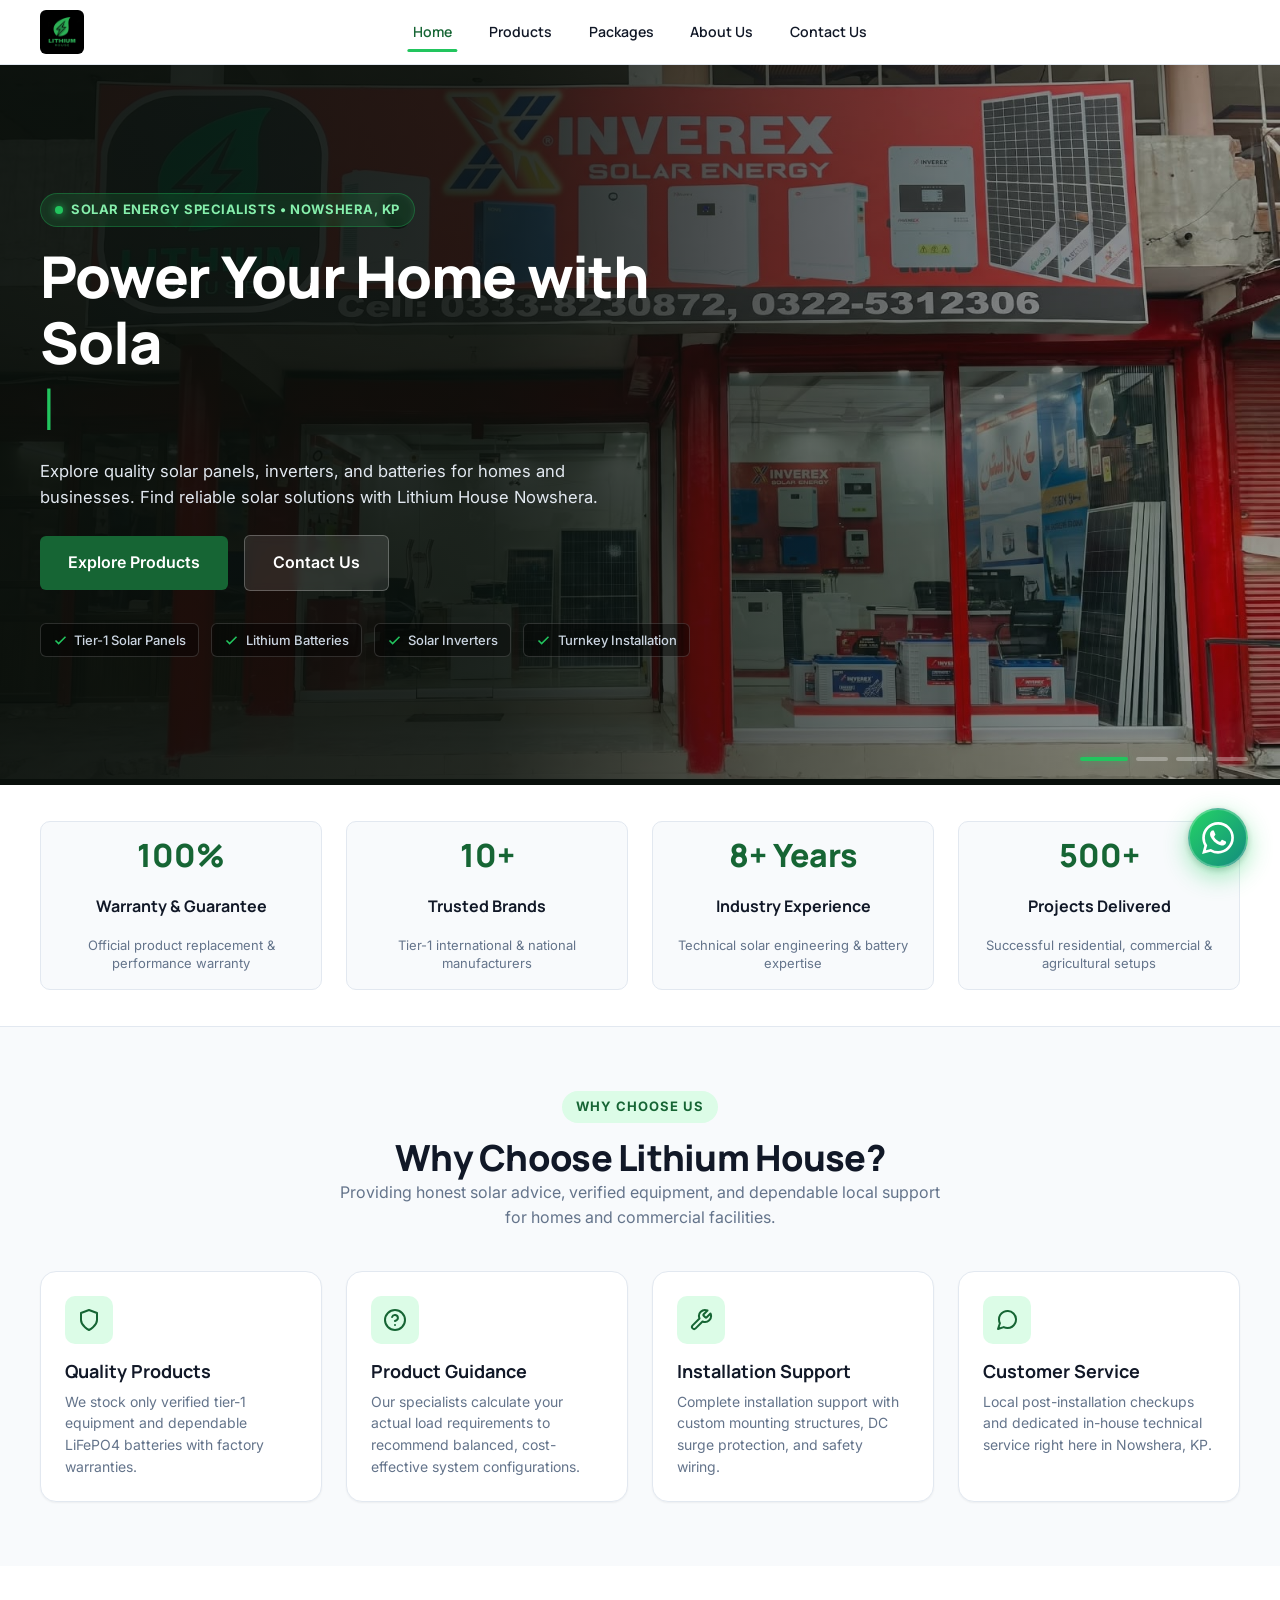
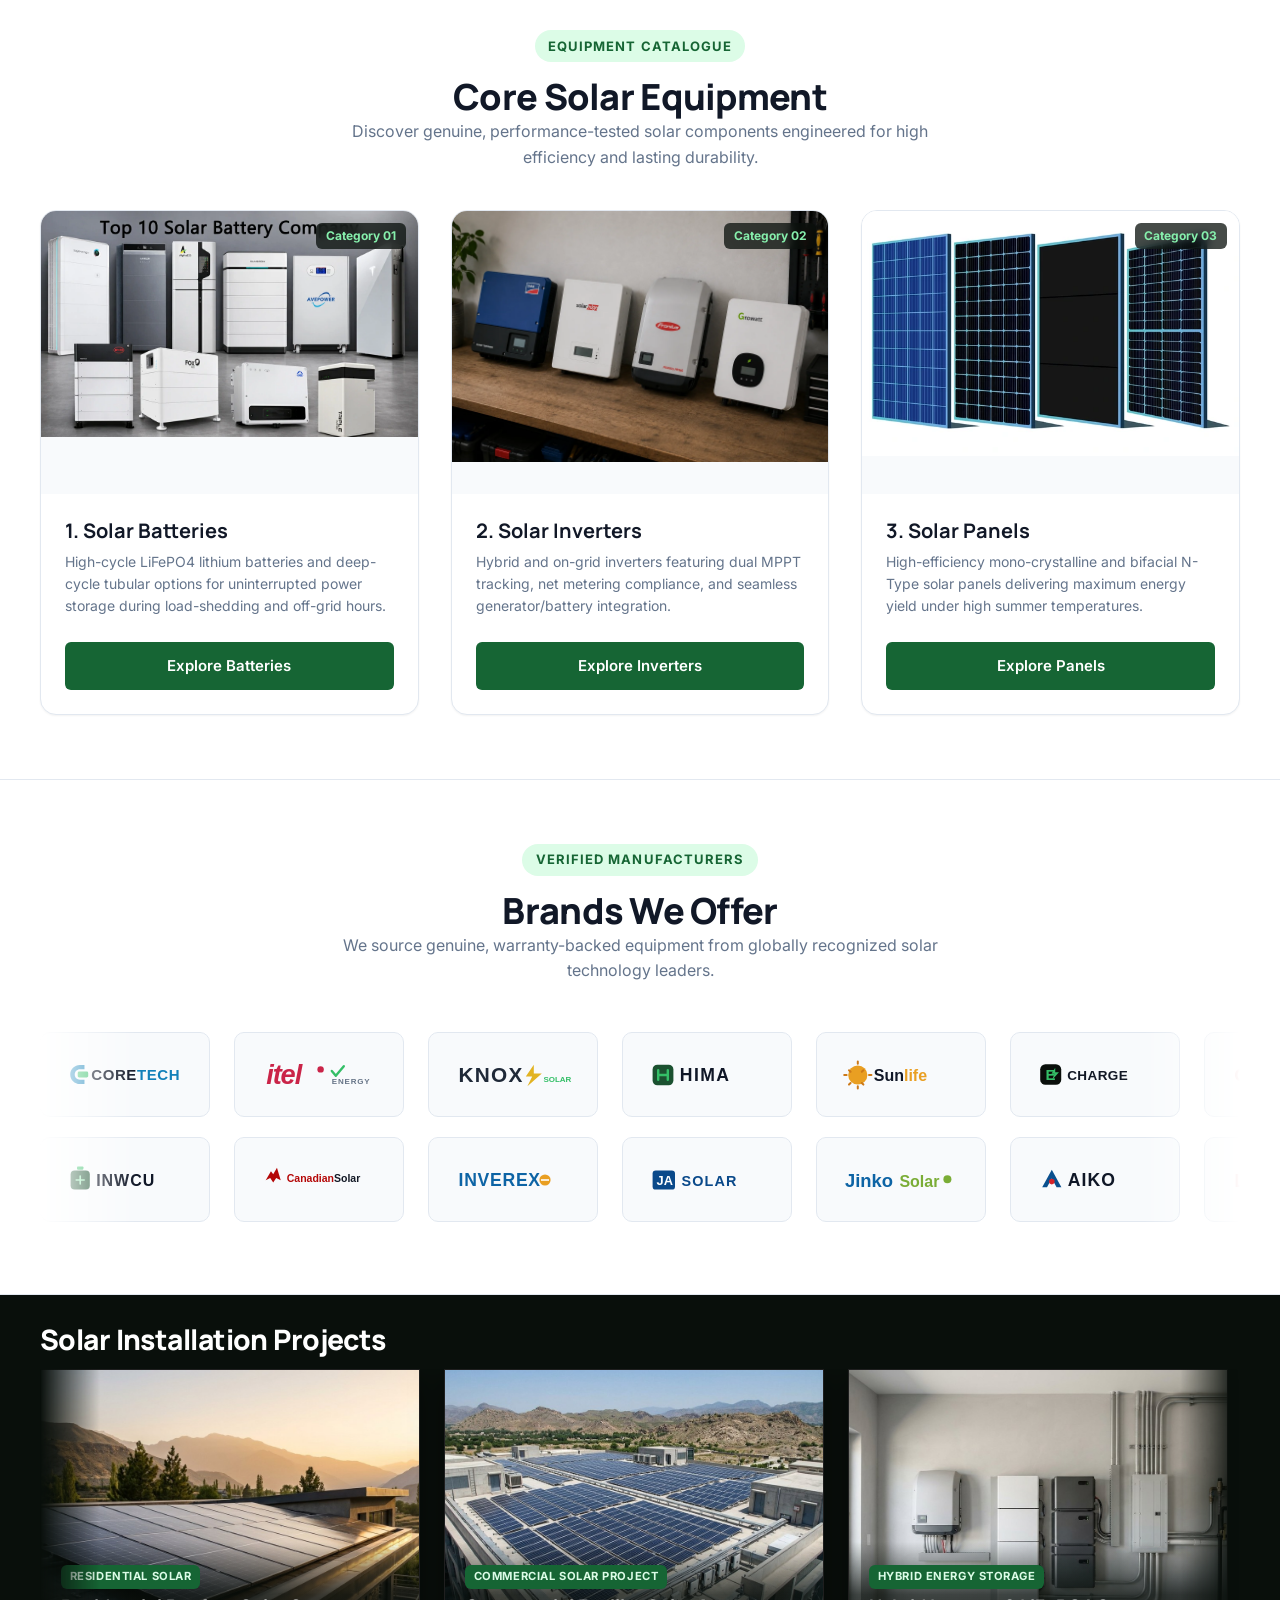
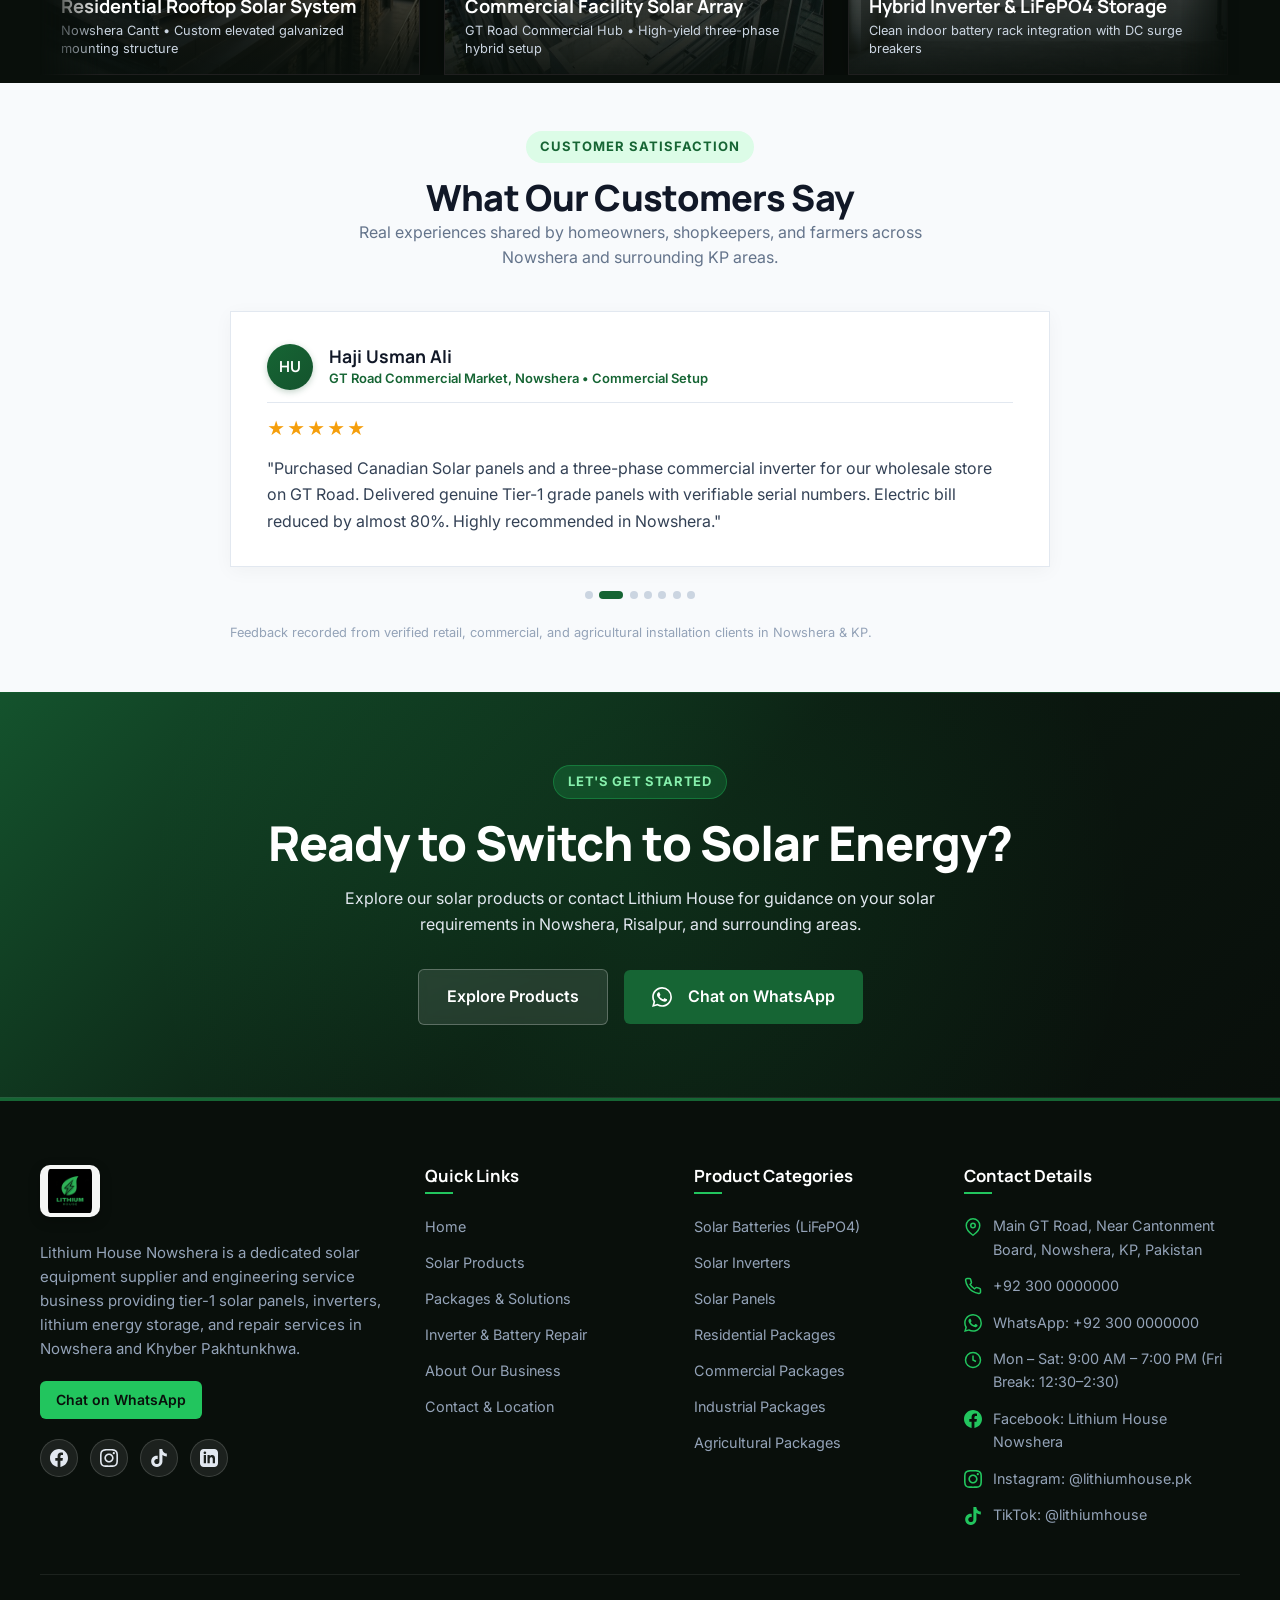
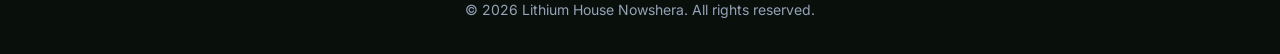
==== commit 0162f0c5: "Update footer: add social media links & icons to contact details, link address to map, and add packa" ====
--- a/index.html
+++ b/index.html
@@ -634,35 +634,49 @@
           </ul>
         </div>
 
-        <div>
+                <div>
           <h4 class="footer-heading">Product Categories</h4>
           <ul class="footer-links">
             <li><a href="products.html#batteries">Solar Batteries (LiFePO4)</a></li>
-            <li><a href="products.html#own-brand">Our Own Battery Brand</a></li>
             <li><a href="products.html#inverters">Solar Inverters</a></li>
             <li><a href="products.html#panels">Solar Panels</a></li>
-                        <li><a href="packages.html#residential">Residential Packages</a></li>
+            <li><a href="packages.html#residential">Residential Packages</a></li>
+            <li><a href="packages.html#commercial">Commercial Packages</a></li>
+            <li><a href="packages.html#industrial">Industrial Packages</a></li>
+            <li><a href="packages.html#agricultural">Agricultural Packages</a></li>
           </ul>
         </div>
 
-        <div>
+                <div>
           <h4 class="footer-heading">Contact Details</h4>
           <ul class="footer-contact-list">
             <li class="footer-contact-item">
               <svg viewBox="0 0 24 24" fill="none" stroke="currentColor" stroke-width="2" aria-hidden="true"><path d="M21 10c0 7-9 13-9 13s-9-6-9-13a9 9 0 0 1 18 0z"></path><circle cx="12" cy="10" r="3"></circle></svg>
-              <span>Main GT Road, Near Cantonment Board, Nowshera, KP, Pakistan</span>
+              <a href="about.html#location" aria-label="View Lithium House showroom location on map">Main GT Road, Near Cantonment Board, Nowshera, KP, Pakistan</a>
             </li>
             <li class="footer-contact-item">
               <svg viewBox="0 0 24 24" fill="none" stroke="currentColor" stroke-width="2" aria-hidden="true"><path d="M22 16.92v3a2 2 0 0 1-2.18 2 19.79 19.79 0 0 1-8.63-3.07 19.5 19.5 0 0 1-6-6 19.79 19.79 0 0 1-3.07-8.67A2 2 0 0 1 4.11 2h3a2 2 0 0 1 2 1.72 12.84 12.84 0 0 0 .7 2.81 2 2 0 0 1-.45 2.11L8.09 9.91a16 16 0 0 0 6 6l1.27-1.27a2 2 0 0 1 2.11-.45 12.84 12.84 0 0 0 2.81.7A2 2 0 0 1 22 16.92z"></path></svg>
-              <a href="tel:+923000000000">+92 300 0000000</a>
+              <a href="tel:+923000000000" aria-label="Call Lithium House Nowshera">+92 300 0000000</a>
+            </li>
+            <li class="footer-contact-item">
+              <svg viewBox="0 0 24 24" fill="currentColor" aria-hidden="true"><path d="M17.472 14.382c-.297-.149-1.758-.867-2.03-.967-.273-.099-.471-.148-.67.15-.197.297-.767.966-.94 1.164-.173.199-.347.223-.644.075-.297-.15-1.255-.463-2.39-1.475-.883-.788-1.48-1.761-1.653-2.059-.173-.297-.018-.458.13-.606.134-.133.298-.347.446-.52.149-.174.198-.298.298-.497.099-.198.05-.371-.025-.52-.075-.149-.669-1.612-.916-2.207-.242-.579-.487-.5-.669-.51-.173-.008-.371-.01-.57-.01-.198 0-.52.074-.792.372-.272.297-1.04 1.016-1.04 2.479 0 1.462 1.065 2.875 1.213 3.074.149.198 2.096 3.2 5.077 4.487.709.306 1.262.489 1.694.625.712.227 1.36.195 1.871.118.571-.085 1.758-.719 2.006-1.413.248-.694.248-1.289.173-1.413-.074-.124-.272-.198-.57-.347m-5.421 7.403h-.004a9.87 9.87 0 01-5.031-1.378l-.361-.214-3.741.982.998-3.648-.235-.374a9.86 9.86 0 01-1.51-5.26c.001-5.45 4.436-9.884 9.888-9.884 2.64 0 5.122 1.03 6.988 2.898a9.825 9.825 0 012.893 6.994c-.003 5.45-4.437 9.886-9.886 9.886m8.413-18.297A11.815 11.815 0 0012.05 0C5.495 0 .16 5.335.157 11.892c0 2.096.547 4.142 1.588 5.945L.057 24l6.305-1.654a11.882 11.882 0 005.683 1.448h.005c6.554 0 11.89-5.335 11.893-11.893a11.821 11.821 0 00-3.48-8.413z"/></svg>
+              <a href="https://wa.me/923000000000" target="_blank" rel="noopener noreferrer" aria-label="Chat with Lithium House on WhatsApp">WhatsApp: +92 300 0000000</a>
             </li>
             <li class="footer-contact-item">
               <svg viewBox="0 0 24 24" fill="none" stroke="currentColor" stroke-width="2" aria-hidden="true"><circle cx="12" cy="12" r="10"></circle><polyline points="12 6 12 12 16 14"></polyline></svg>
               <span>Mon – Sat: 9:00 AM – 7:00 PM (Fri Break: 12:30–2:30)</span>
             </li>
             <li class="footer-contact-item">
-              <svg viewBox="0 0 24 24" fill="none" stroke="currentColor" stroke-width="2" aria-hidden="true"><path d="M18 2h-3a5 5 0 0 0-5 5v3H7v4h3v8h4v-8h3l1-4h-4V7a1 1 0 0 1 1-1h3z"></path></svg>
-              <a href="https://www.facebook.com/Lithium.House.Nowshera/" target="_blank" rel="noopener noreferrer">Facebook Page</a>
+              <svg viewBox="0 0 24 24" fill="currentColor" aria-hidden="true"><path d="M24 12.073c0-6.627-5.373-12-12-12s-12 5.373-12 12c0 5.99 4.388 10.954 10.125 11.854v-8.385H7.078v-3.47h3.047V9.43c0-3.007 1.792-4.669 4.533-4.669 1.312 0 2.686.235 2.686.235v2.953H15.83c-1.491 0-1.956.925-1.956 1.874v2.25h3.328l-.532 3.47h-2.796v8.385C19.612 23.027 24 18.062 24 12.073z"/></svg>
+              <a href="https://www.facebook.com/Lithium.House.Nowshera/" target="_blank" rel="noopener noreferrer" aria-label="Follow Lithium House Nowshera on Facebook">Facebook: Lithium House Nowshera</a>
+            </li>
+            <li class="footer-contact-item">
+              <svg viewBox="0 0 24 24" fill="currentColor" aria-hidden="true"><path d="M12 2.163c3.204 0 3.584.012 4.85.07 3.252.148 4.771 1.691 4.919 4.919.058 1.265.069 1.645.069 4.849 0 3.205-.012 3.584-.069 4.849-.149 3.225-1.664 4.771-4.919 4.919-1.266.058-1.644.07-4.85.07-3.204 0-3.584-.012-4.849-.07-3.26-.149-4.771-1.699-4.919-4.92-.058-1.265-.07-1.644-.07-4.849 0-3.204.013-3.583.07-4.849.149-3.227 1.664-4.771 4.919-4.919 1.266-.057 1.645-.069 4.849-.069zm0-2.163c-3.259 0-3.667.014-4.947.072-4.358.2-6.78 2.618-6.98 6.98-.059 1.281-.073 1.689-.073 4.948 0 3.259.014 3.668.072 4.948.2 4.358 2.618 6.78 6.98 6.98 1.281.058 1.689.072 4.948.072 3.259 0 3.668-.014 4.948-.072 4.354-.2 6.782-2.618 6.979-6.98.059-1.28.073-1.689.073-4.948 0-3.259-.014-3.667-.072-4.947-.196-4.354-2.617-6.78-6.979-6.98-1.281-.059-1.69-.073-4.949-.073zm0 5.838c-3.403 0-6.162 2.759-6.162 6.162s2.759 6.163 6.162 6.163 6.162-2.759 6.162-6.163c0-3.403-2.759-6.162-6.162-6.162zm0 10.162c-2.209 0-4-1.79-4-4 0-2.209 1.791-4 4-4s4 1.791 4 4c0 2.21-1.791 4-4 4zm6.406-11.845c-.796 0-1.441.645-1.441 1.44s.645 1.44 1.441 1.44c.795 0 1.439-.645 1.439-1.44s-.644-1.44-1.439-1.44z"/></svg>
+              <a href="https://www.instagram.com/lithiumhouse.pk/" target="_blank" rel="noopener noreferrer" aria-label="Follow Lithium House Nowshera on Instagram">Instagram: @lithiumhouse.pk</a>
+            </li>
+            <li class="footer-contact-item">
+              <svg viewBox="0 0 24 24" fill="currentColor" aria-hidden="true"><path d="M12.525.02c1.31-.02 2.61-.01 3.91-.02.08 1.53.63 3.09 1.75 4.17 1.12 1.11 2.7 1.62 4.24 1.79v4.03c-1.44-.05-2.89-.35-4.2-.97-.57-.26-1.1-.59-1.62-.93-.01 2.92.01 5.84-.02 8.75-.08 1.4-.54 2.79-1.35 3.94-1.31 1.92-3.58 3.17-5.91 3.21-1.43.08-2.86-.31-4.08-1.03-2.02-1.19-3.44-3.37-3.65-5.71-.02-.5-.03-1-.01-1.49.18-1.9 1.12-3.72 2.58-4.96 1.66-1.44 3.98-2.13 6.15-1.72.02 1.48-.04 2.96-.04 4.44-.99-.32-2.15-.23-3.02.37-.63.41-1.11 1.04-1.36 1.75-.21.51-.24 1.07-.14 1.61.24 1.64 1.82 3.02 3.5 2.87 1.12-.01 2.19-.66 2.77-1.61.19-.33.4-.67.41-1.06.1-1.79.06-3.57.07-5.36.01-4.03-.01-8.05.02-12.07z"/></svg>
+              <a href="https://www.tiktok.com/@lithiumhouse" target="_blank" rel="noopener noreferrer" aria-label="Follow Lithium House Nowshera on TikTok">TikTok: @lithiumhouse</a>
             </li>
           </ul>
         </div>
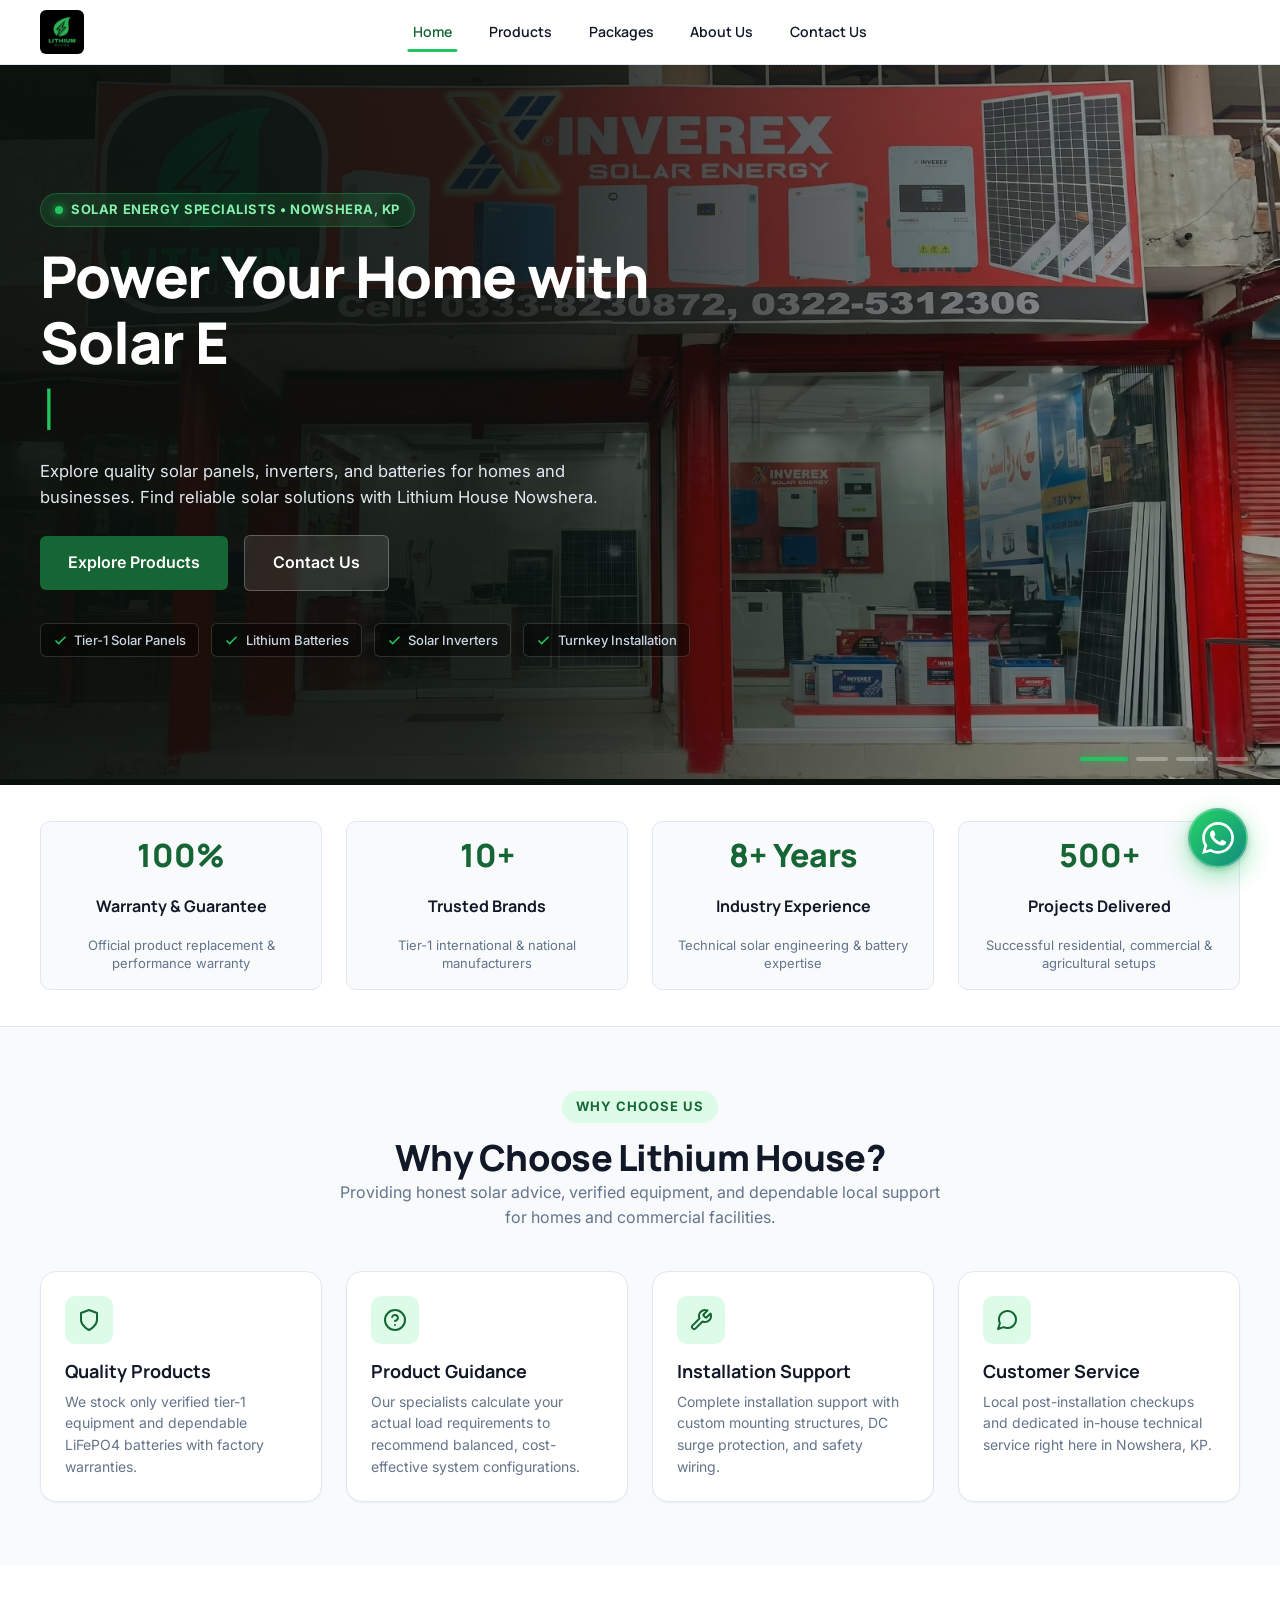
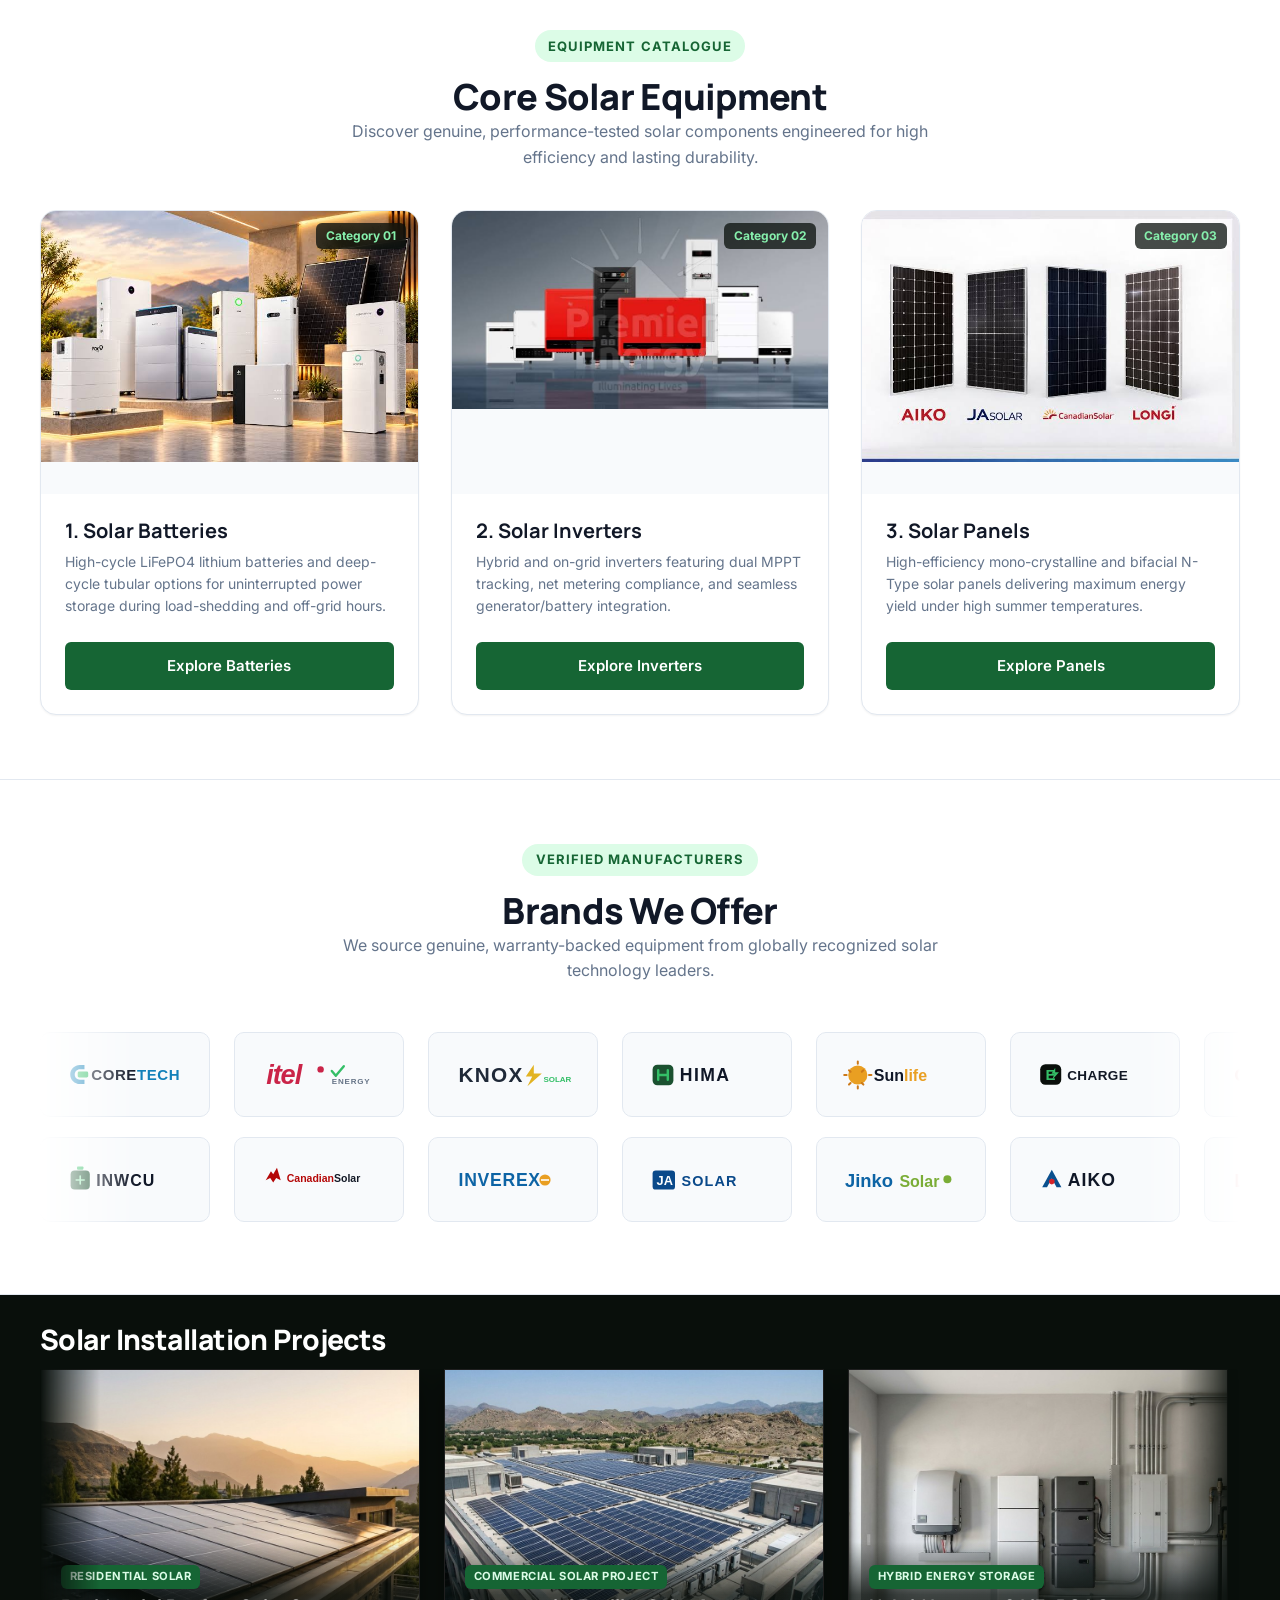
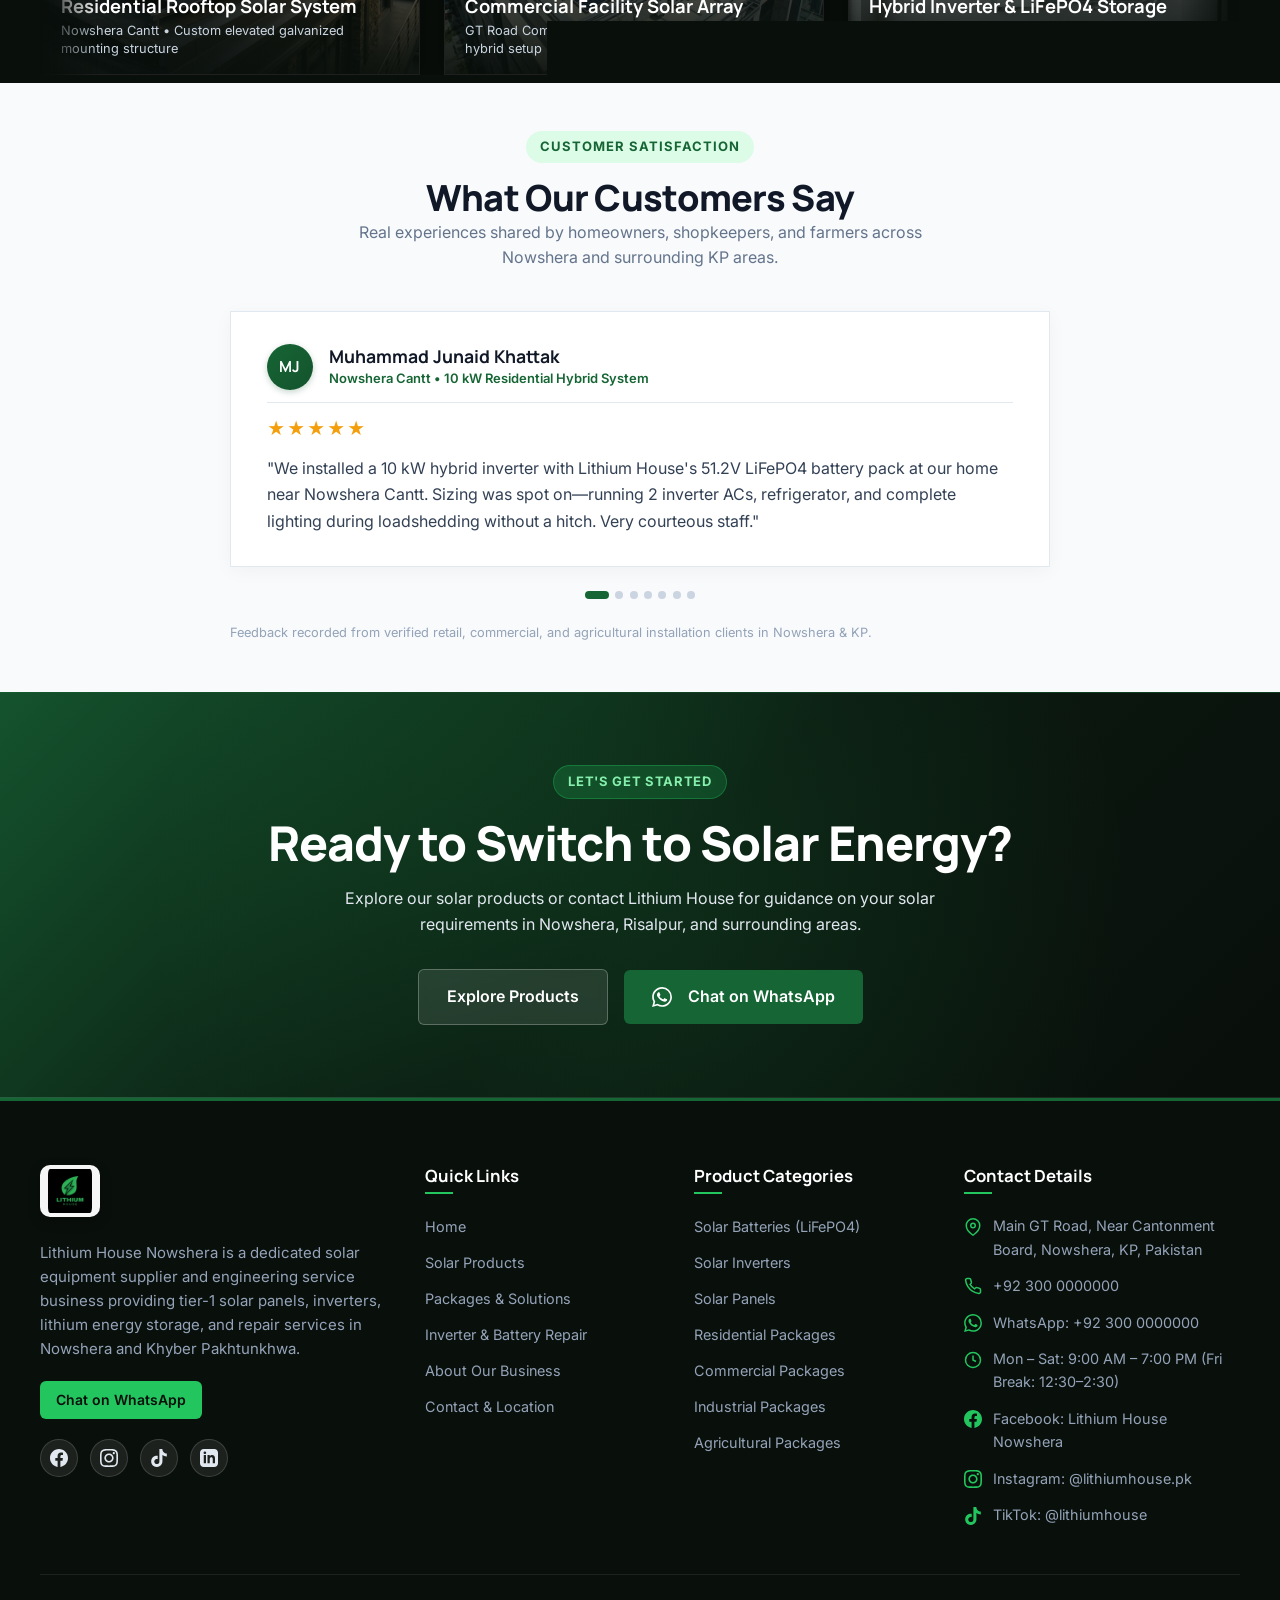
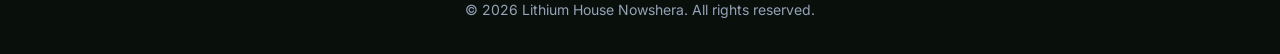
==== commit 53e5f768: "Update product catalogue with authorized brands, add E-Charge battery with specs, and update image a" ====
--- a/index.html
+++ b/index.html
@@ -216,7 +216,7 @@
           <!-- Category 1: Solar Batteries -->
           <article class="category-card">
             <div class="category-card-media">
-              <img src="images/battries.webp" alt="">
+              <img src="images/battries.jpg" alt="">
               <div class="category-badge">Category 01</div>
             </div>
             <div class="category-card-body">
@@ -233,7 +233,7 @@
           <!-- Category 2: Solar Inverters -->
           <article class="category-card">
             <div class="category-card-media">
-              <img src="images/inverts.webp" alt="">
+              <img src="images/inverts.jpg" alt="">
               <div class="category-badge">Category 02</div>
             </div>
             <div class="category-card-body">
@@ -250,7 +250,7 @@
           <!-- Category 3: Solar Panels -->
           <article class="category-card">
             <div class="category-card-media">
-              <img src="images/panels.webp" alt="">
+              <img src="images/panels.jpg" alt="">
               <div class="category-badge">Category 03</div>
             </div>
             <div class="category-card-body">
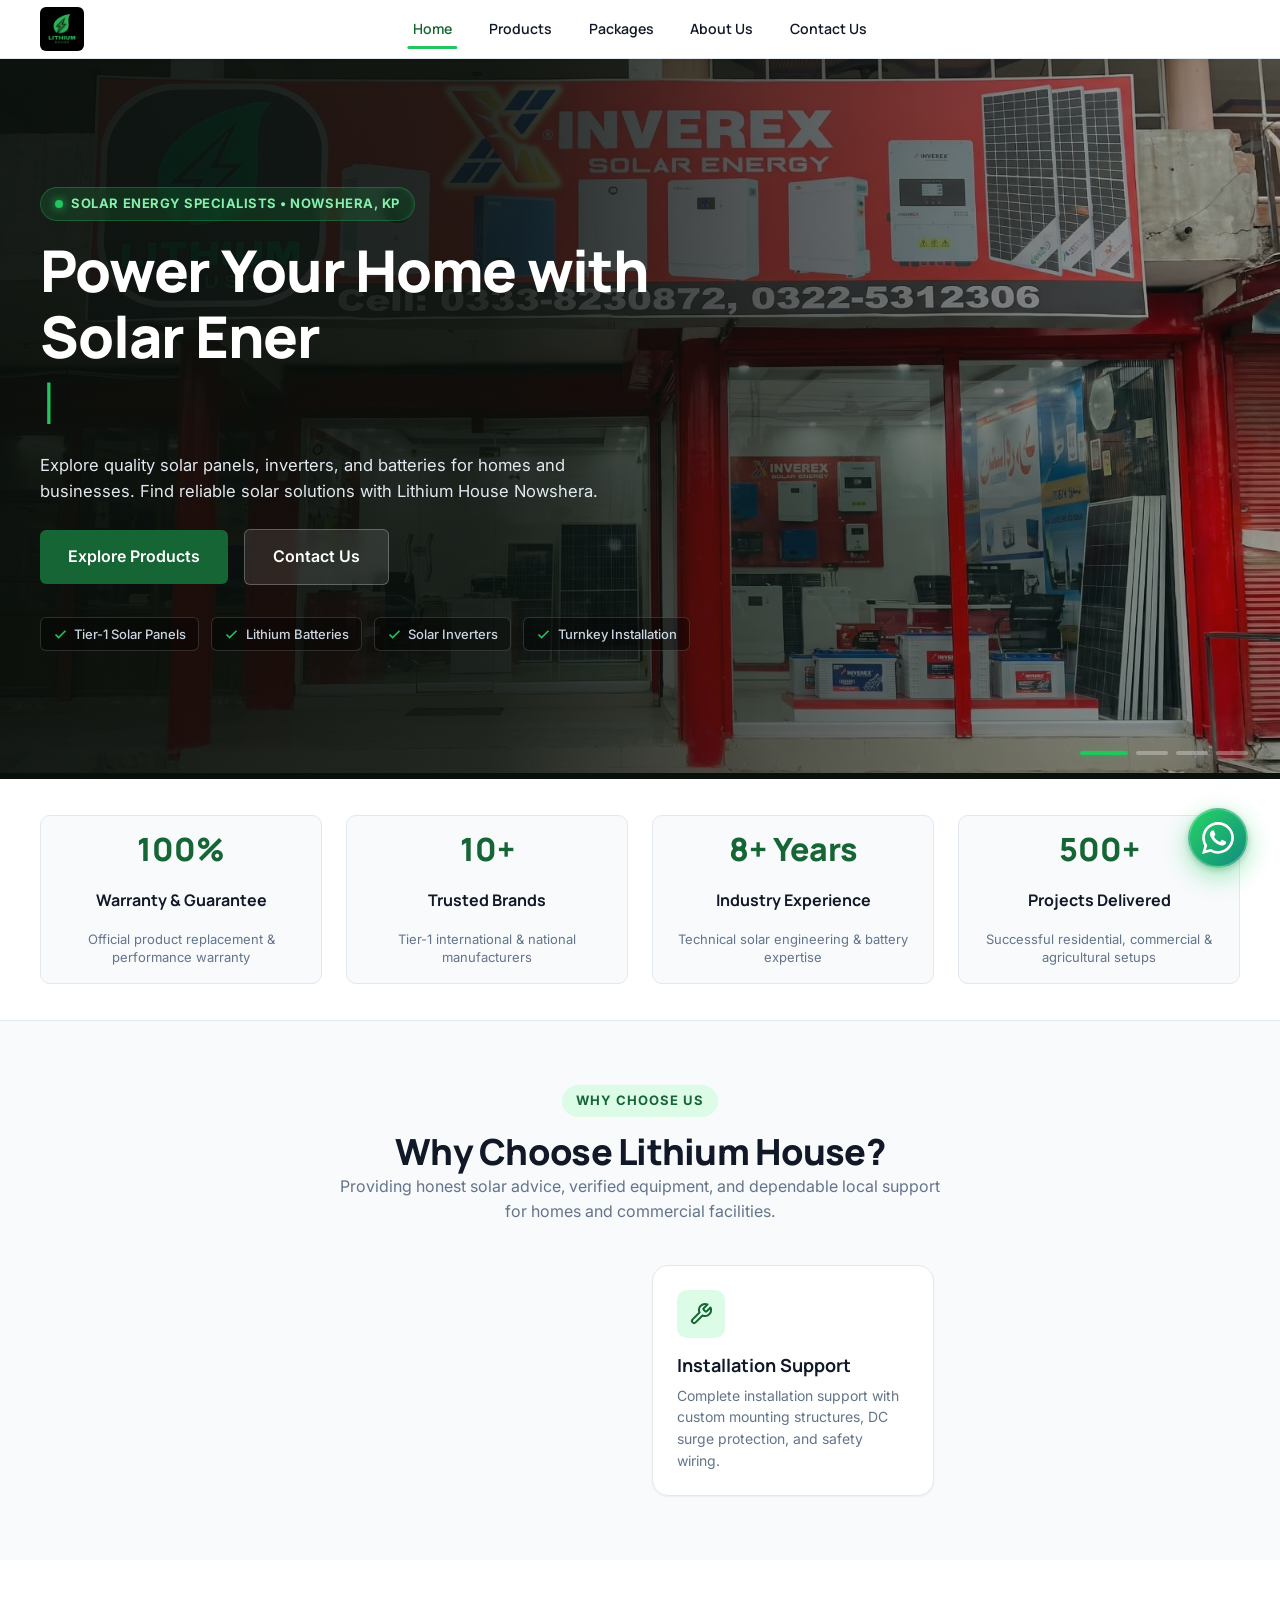
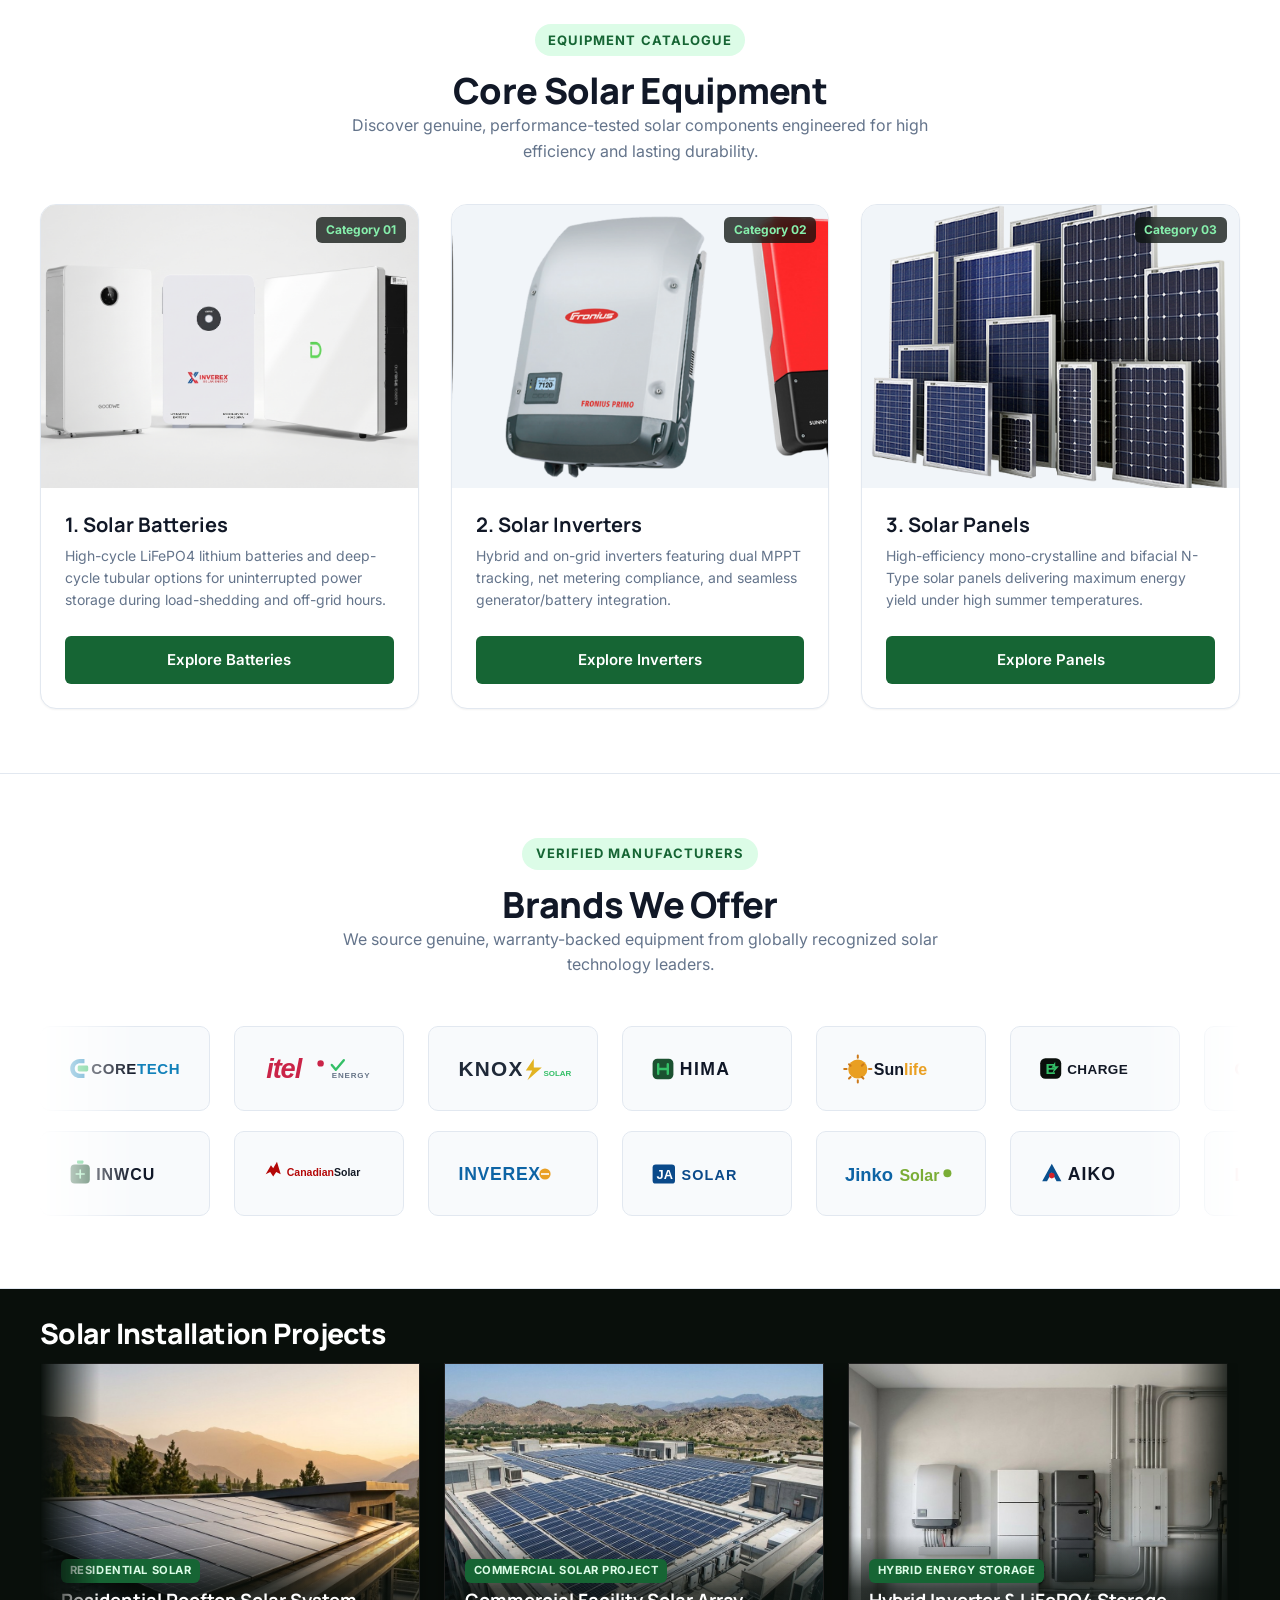
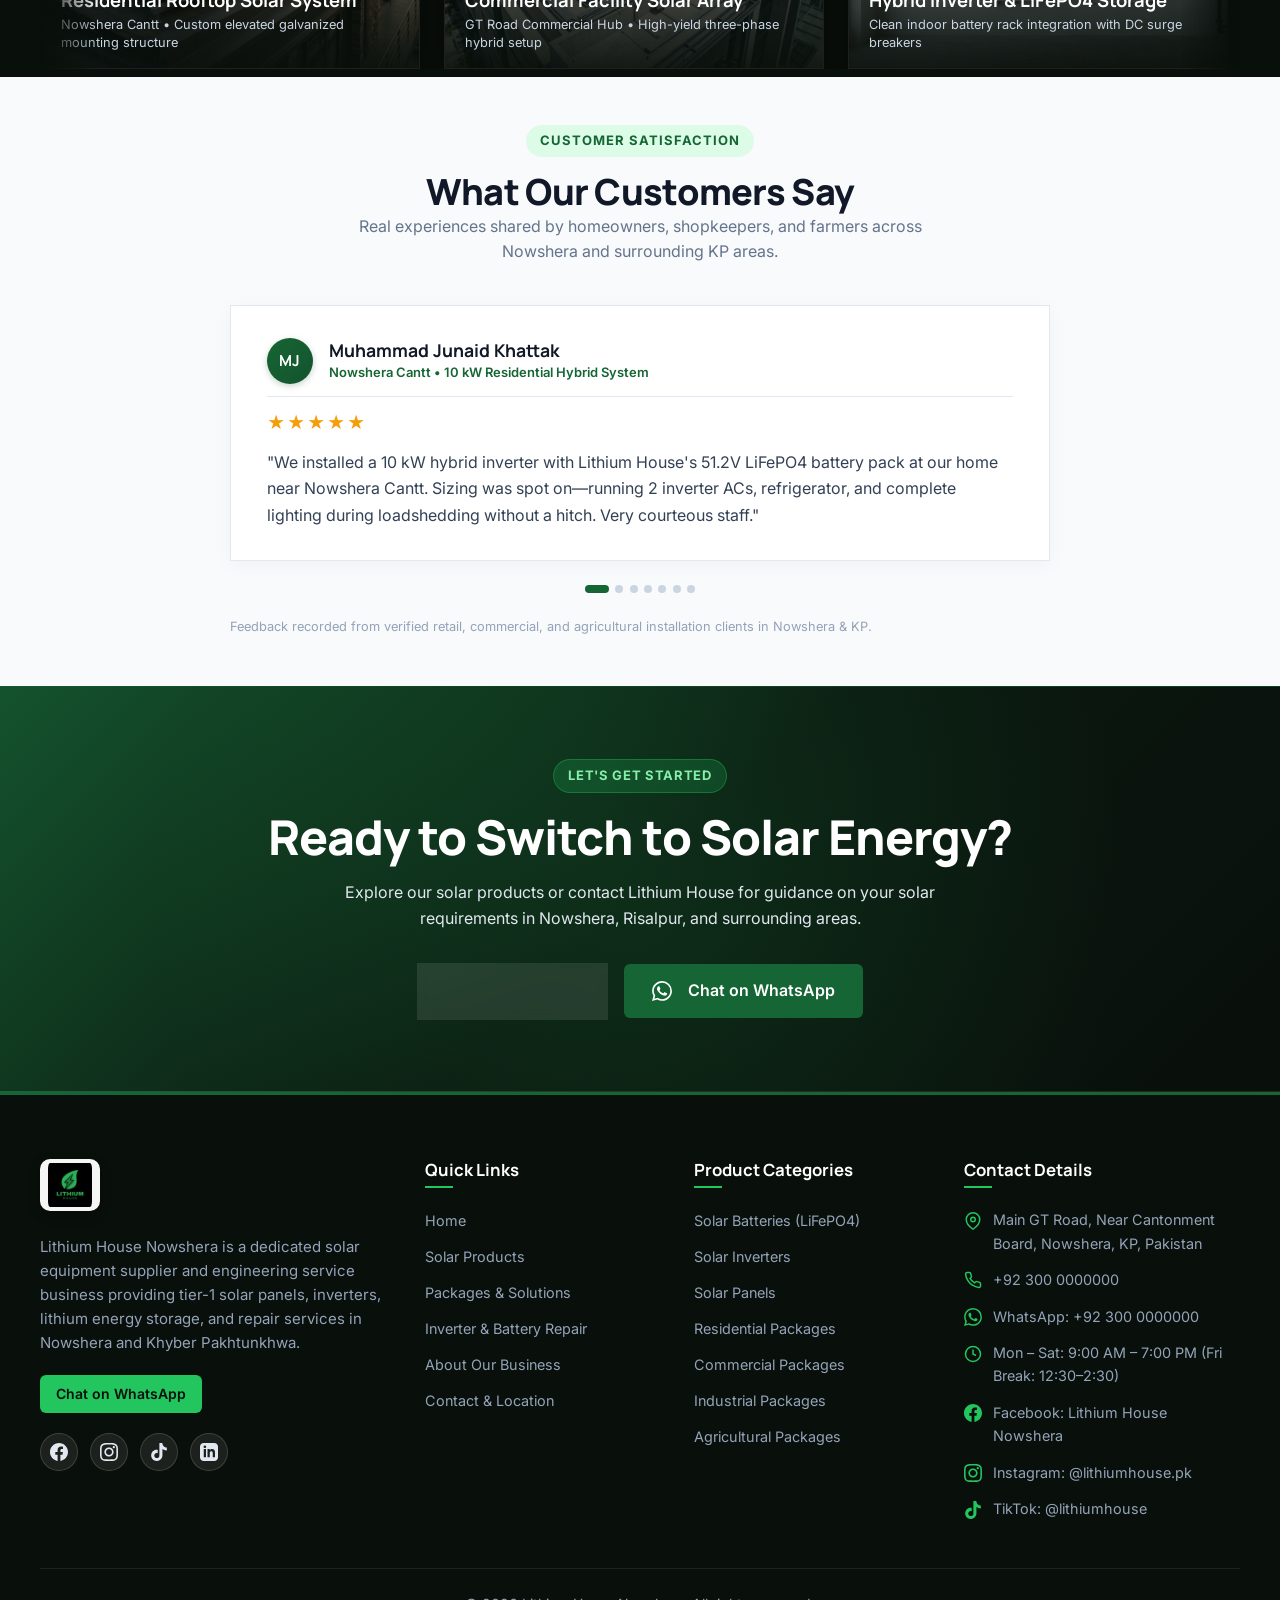
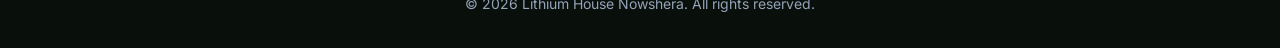
==== commit be9cf38a: "Enforce strict 4:3 aspect ratio and object-fit cover on homepage category card images" ====
--- a/index.html
+++ b/index.html
@@ -216,7 +216,7 @@
           <!-- Category 1: Solar Batteries -->
           <article class="category-card">
             <div class="category-card-media">
-              <img src="images/battries.jpg" alt="">
+              <img src="images/home-page-lithium-battries.jpg" alt="Solar Energy Storage Batteries" class="category-card-img" loading="lazy">
               <div class="category-badge">Category 01</div>
             </div>
             <div class="category-card-body">
@@ -233,7 +233,7 @@
           <!-- Category 2: Solar Inverters -->
           <article class="category-card">
             <div class="category-card-media">
-              <img src="images/inverts.jpg" alt="">
+              <img src="images/home-page-solar-inverters.png" alt="Solar Inverters" class="category-card-img" loading="lazy">
               <div class="category-badge">Category 02</div>
             </div>
             <div class="category-card-body">
@@ -250,7 +250,7 @@
           <!-- Category 3: Solar Panels -->
           <article class="category-card">
             <div class="category-card-media">
-              <img src="images/panels.jpg" alt="">
+              <img src="images/home-page-solar-image.png" alt="Solar Panels" class="category-card-img" loading="lazy">
               <div class="category-badge">Category 03</div>
             </div>
             <div class="category-card-body">
--- a/css/style.css
+++ b/css/style.css
@@ -44,6 +44,7 @@
   --space-20: 5rem;
 
   /* Layout & Radii */
+  --site-header-height: 59px;
   --container-max: 1240px;
   --radius-sm: 6px;
   --radius-md: 10px;
@@ -554,7 +555,7 @@
 
 .category-card-img {
   width: 100%;
-  height: 240px;
+  aspect-ratio: 4 / 3;
   object-fit: cover;
   background-color: #F1F5F9;
 }
@@ -1114,9 +1115,21 @@
   background-color: var(--color-white);
   border-bottom: 1px solid var(--color-border);
   position: sticky;
-  top: 74px;
+  top: var(--site-header-height, 59px);
   z-index: 900;
-  box-shadow: 0 2px 4px rgba(0, 0, 0, 0.02);
+  box-shadow: 0 2px 4px rgba(0, 0, 0, 0.03);
+  transition: transform 0.3s cubic-bezier(0.16, 1, 0.3, 1), opacity 0.25s ease;
+  will-change: transform;
+}
+
+.products-nav-strip.is-hidden {
+  transform: translateY(calc(-100% - 10px));
+  opacity: 0;
+  pointer-events: none;
+}
+
+.products-category-section {
+  scroll-margin-top: calc(var(--site-header-height, 59px) + 52px);
 }
 
 .products-nav-list {
@@ -2586,18 +2599,23 @@
 .category-card-media {
   position: relative;
   width: 100%;
-  aspect-ratio: 4 / 3;
+  aspect-ratio: 4 / 3 !important;
   background-color: var(--color-light-bg);
   overflow: hidden;
 }
 
+.category-card-media img,
 .category-card-img {
-  width: 100%;
-  height: 100%;
-  object-fit: cover;
+  width: 100% !important;
+  height: 100% !important;
+  aspect-ratio: 4 / 3 !important;
+  object-fit: cover !important;
+  object-position: center !important;
+  display: block !important;
   transition: transform 0.6s ease;
 }
 
+.category-card:hover .category-card-media img,
 .category-card:hover .category-card-img {
   transform: scale(1.05);
 }
@@ -3742,7 +3760,7 @@
   align-items: center !important;
   justify-content: space-between !important;
   position: relative !important;
-  height: 64px !important;
+  height: 58px !important;
 }
 
 .brand-logo {
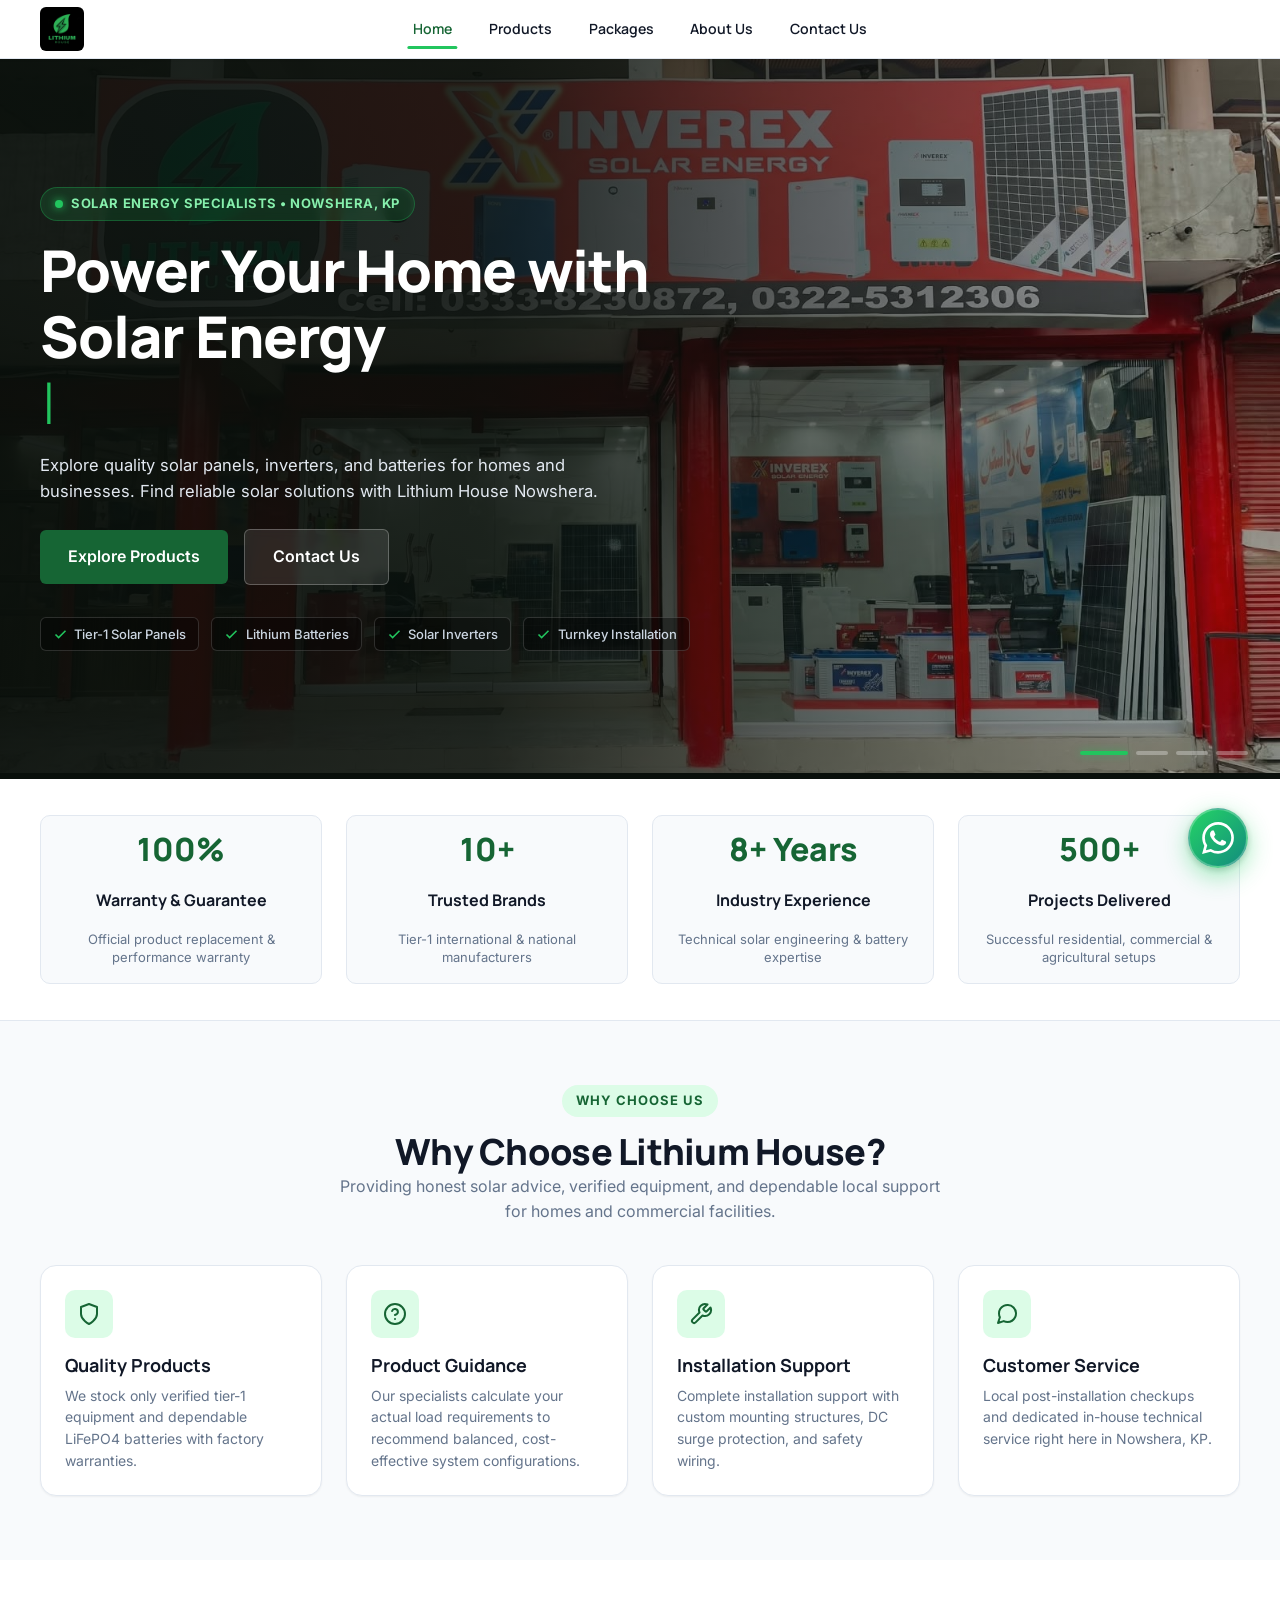
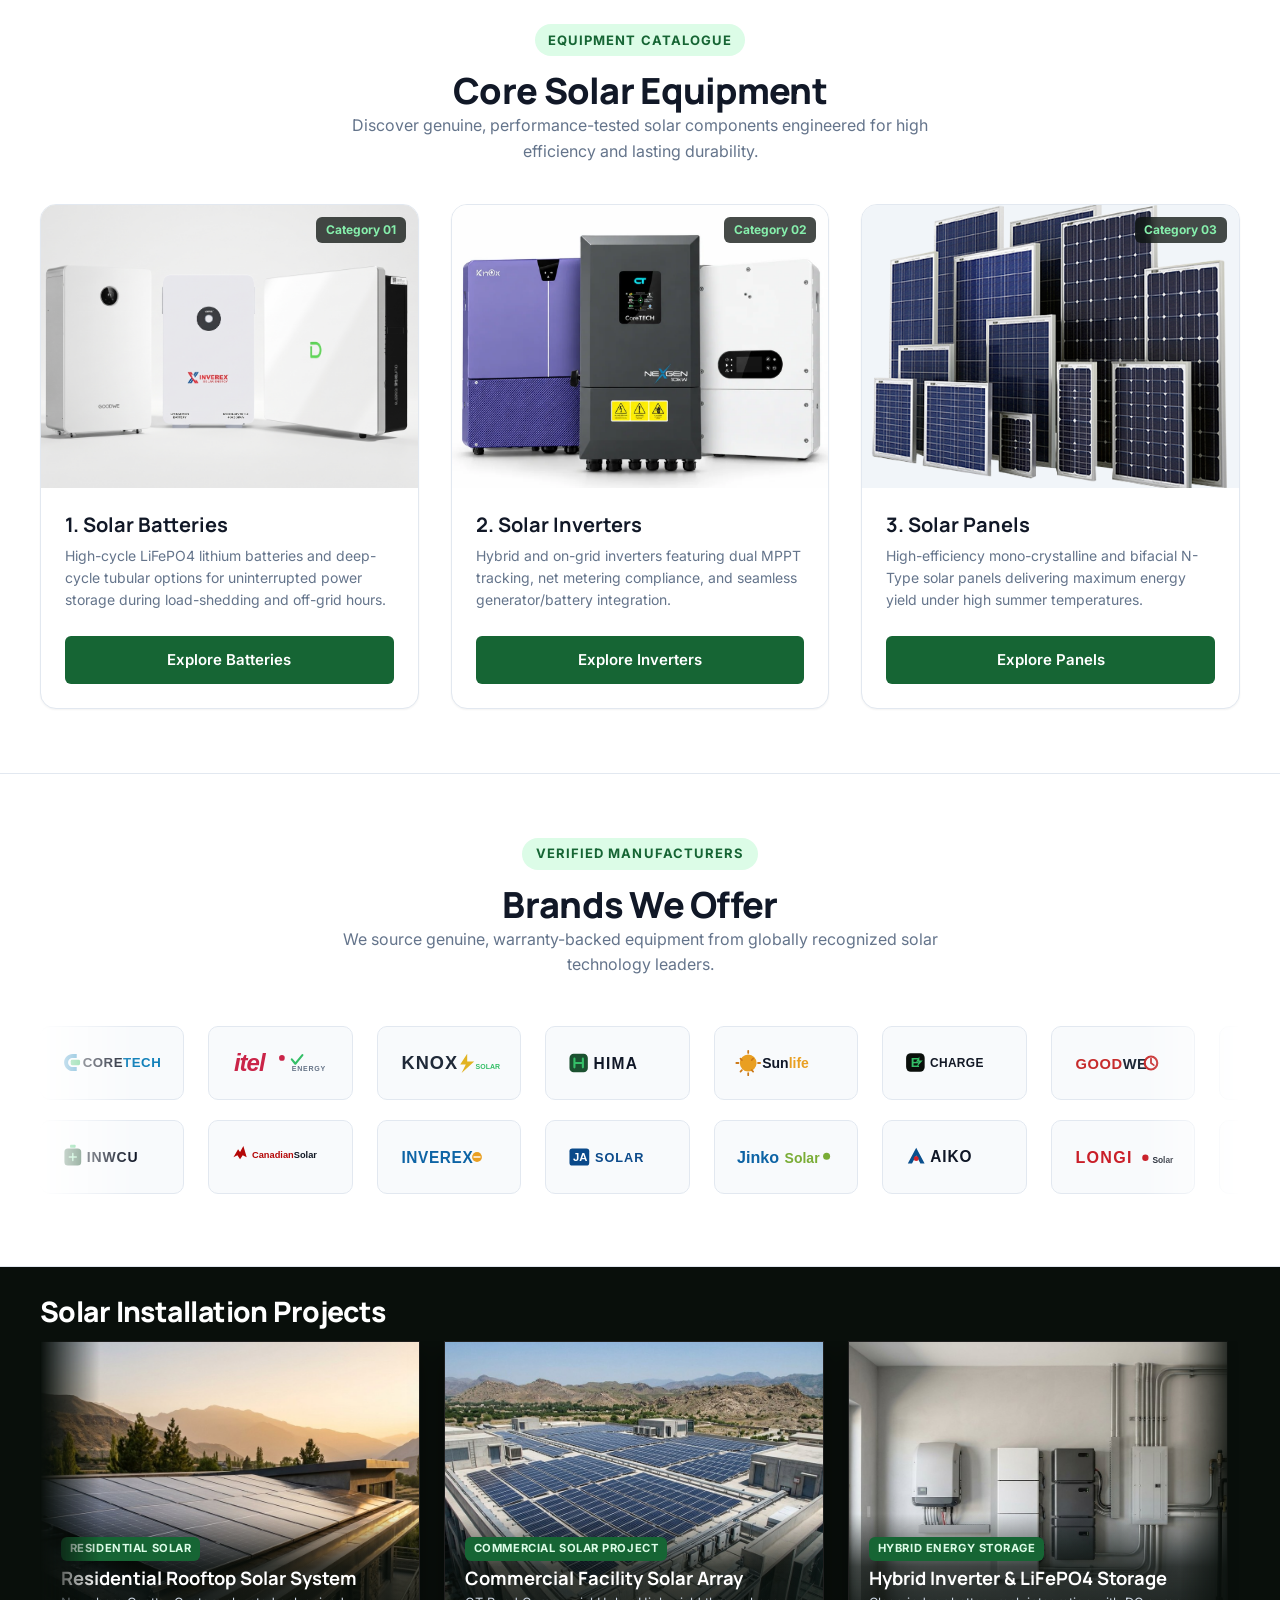
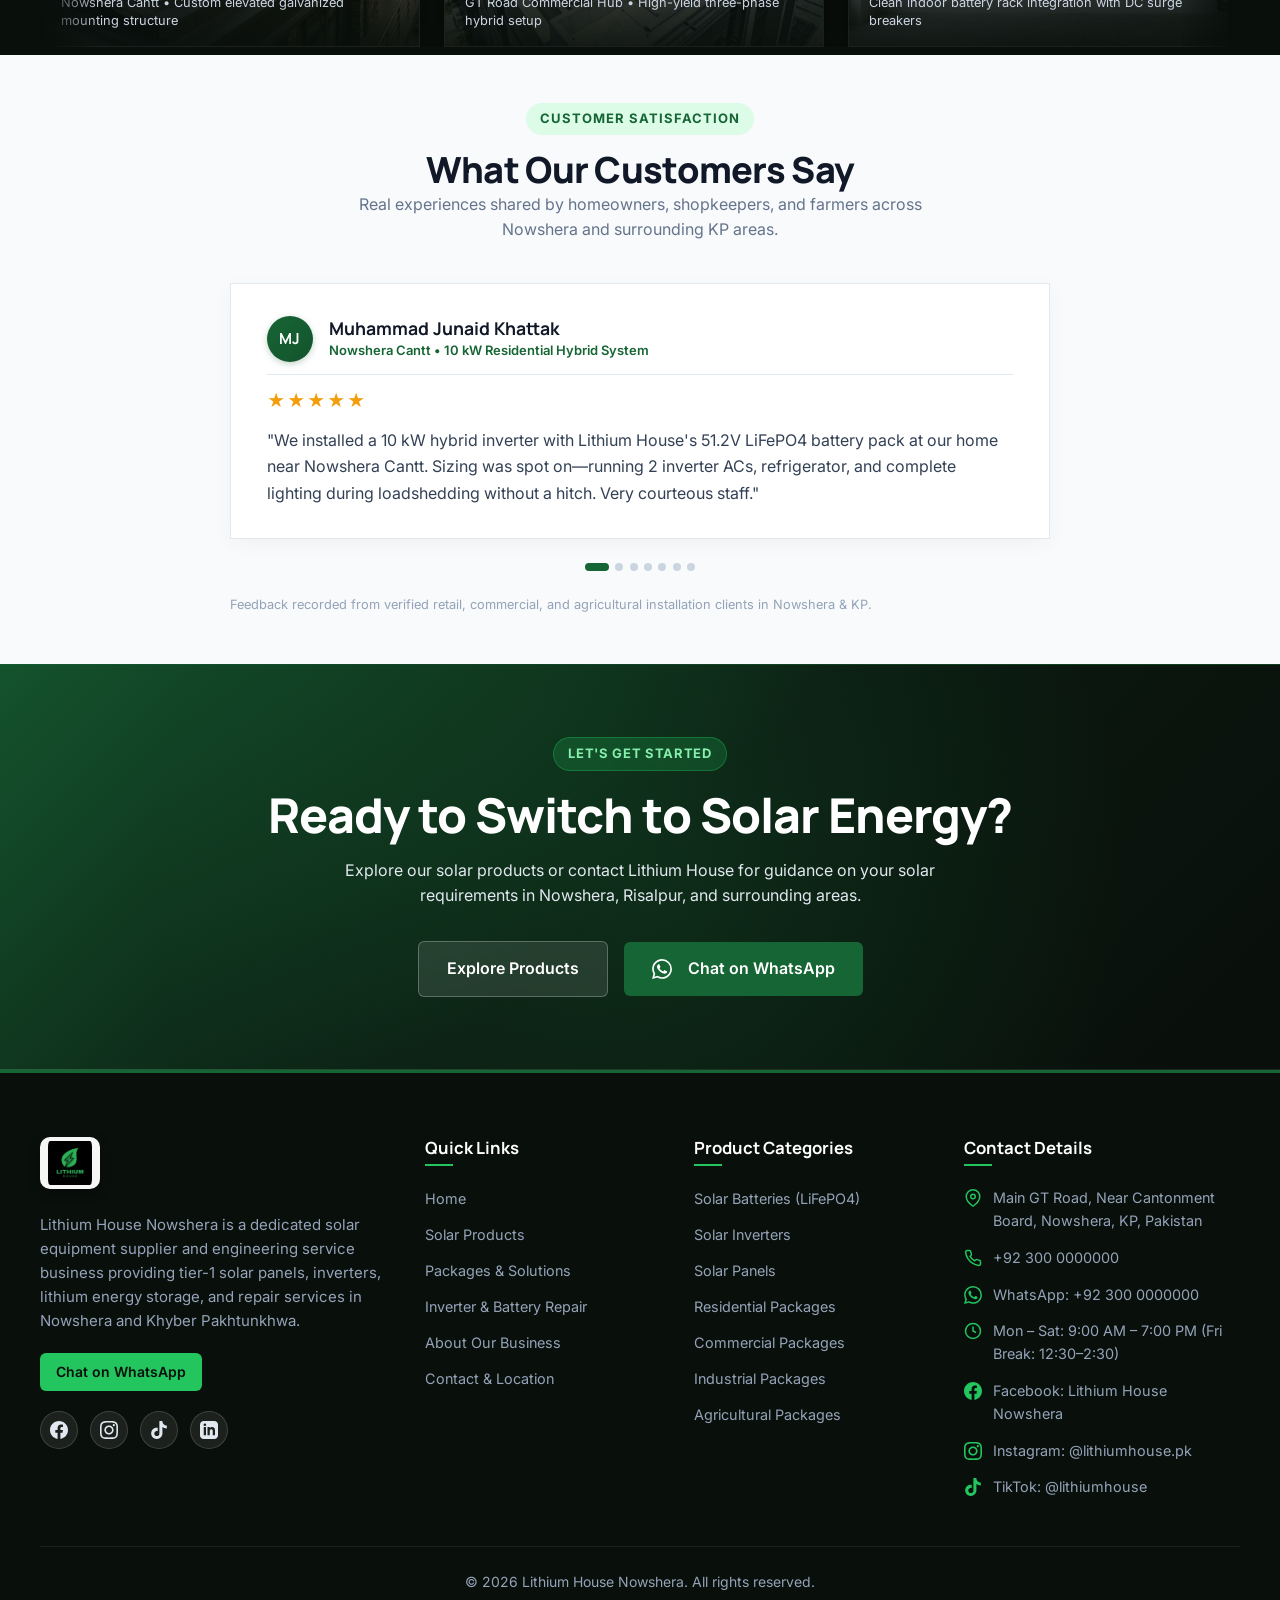
==== commit 4daeb1c9: "Highlight E-Charge proprietary battery card with green accent theme, local build badge, and USPs gri" ====
--- a/index.html
+++ b/index.html
@@ -233,7 +233,7 @@
           <!-- Category 2: Solar Inverters -->
           <article class="category-card">
             <div class="category-card-media">
-              <img src="images/home-page-solar-inverters.png" alt="Solar Inverters" class="category-card-img" loading="lazy">
+              <img src="images/home-page-solar-inverters.webp" alt="Solar Inverters" class="category-card-img" loading="lazy">
               <div class="category-badge">Category 02</div>
             </div>
             <div class="category-card-body">
@@ -376,7 +376,7 @@
             <!-- Project 5: Equipment Inspection & Repair -->
             <article class="showcase-slide">
               <div class="showcase-media-wrap">
-                <img src="[data-uri]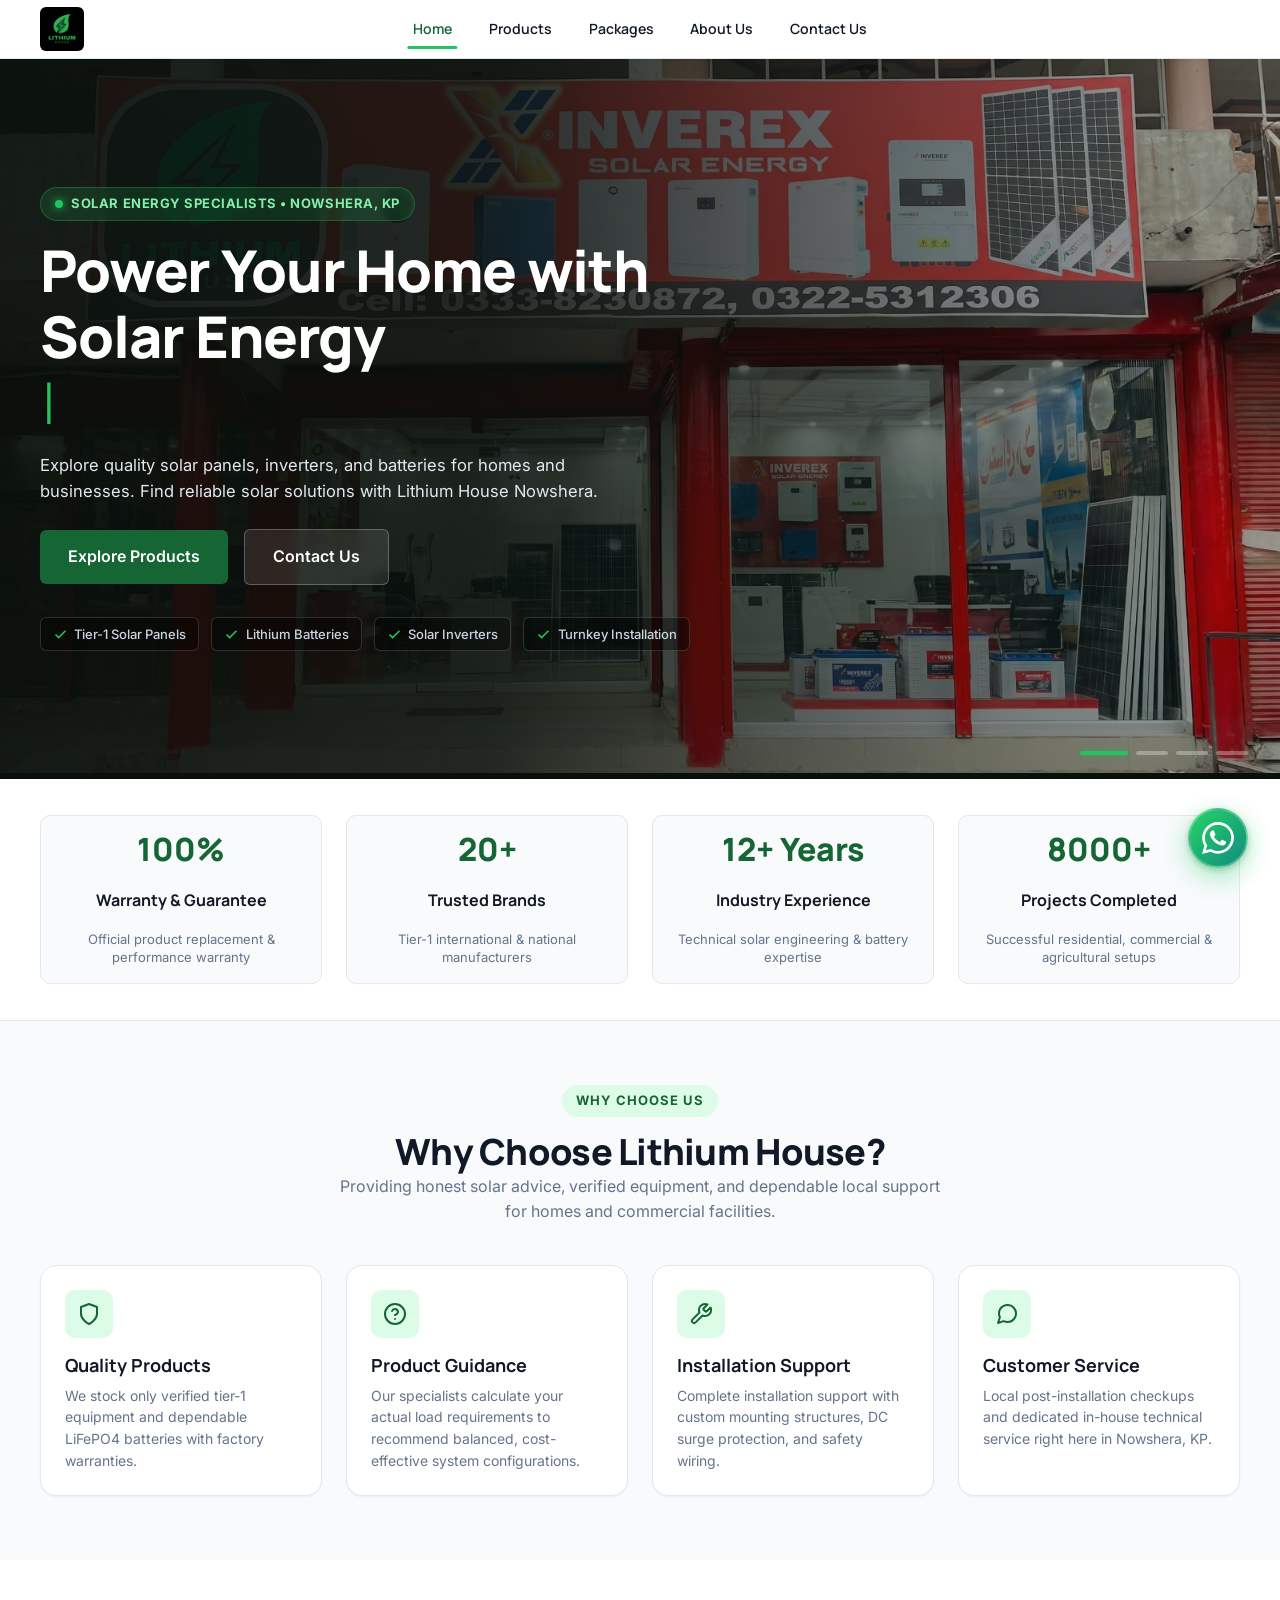
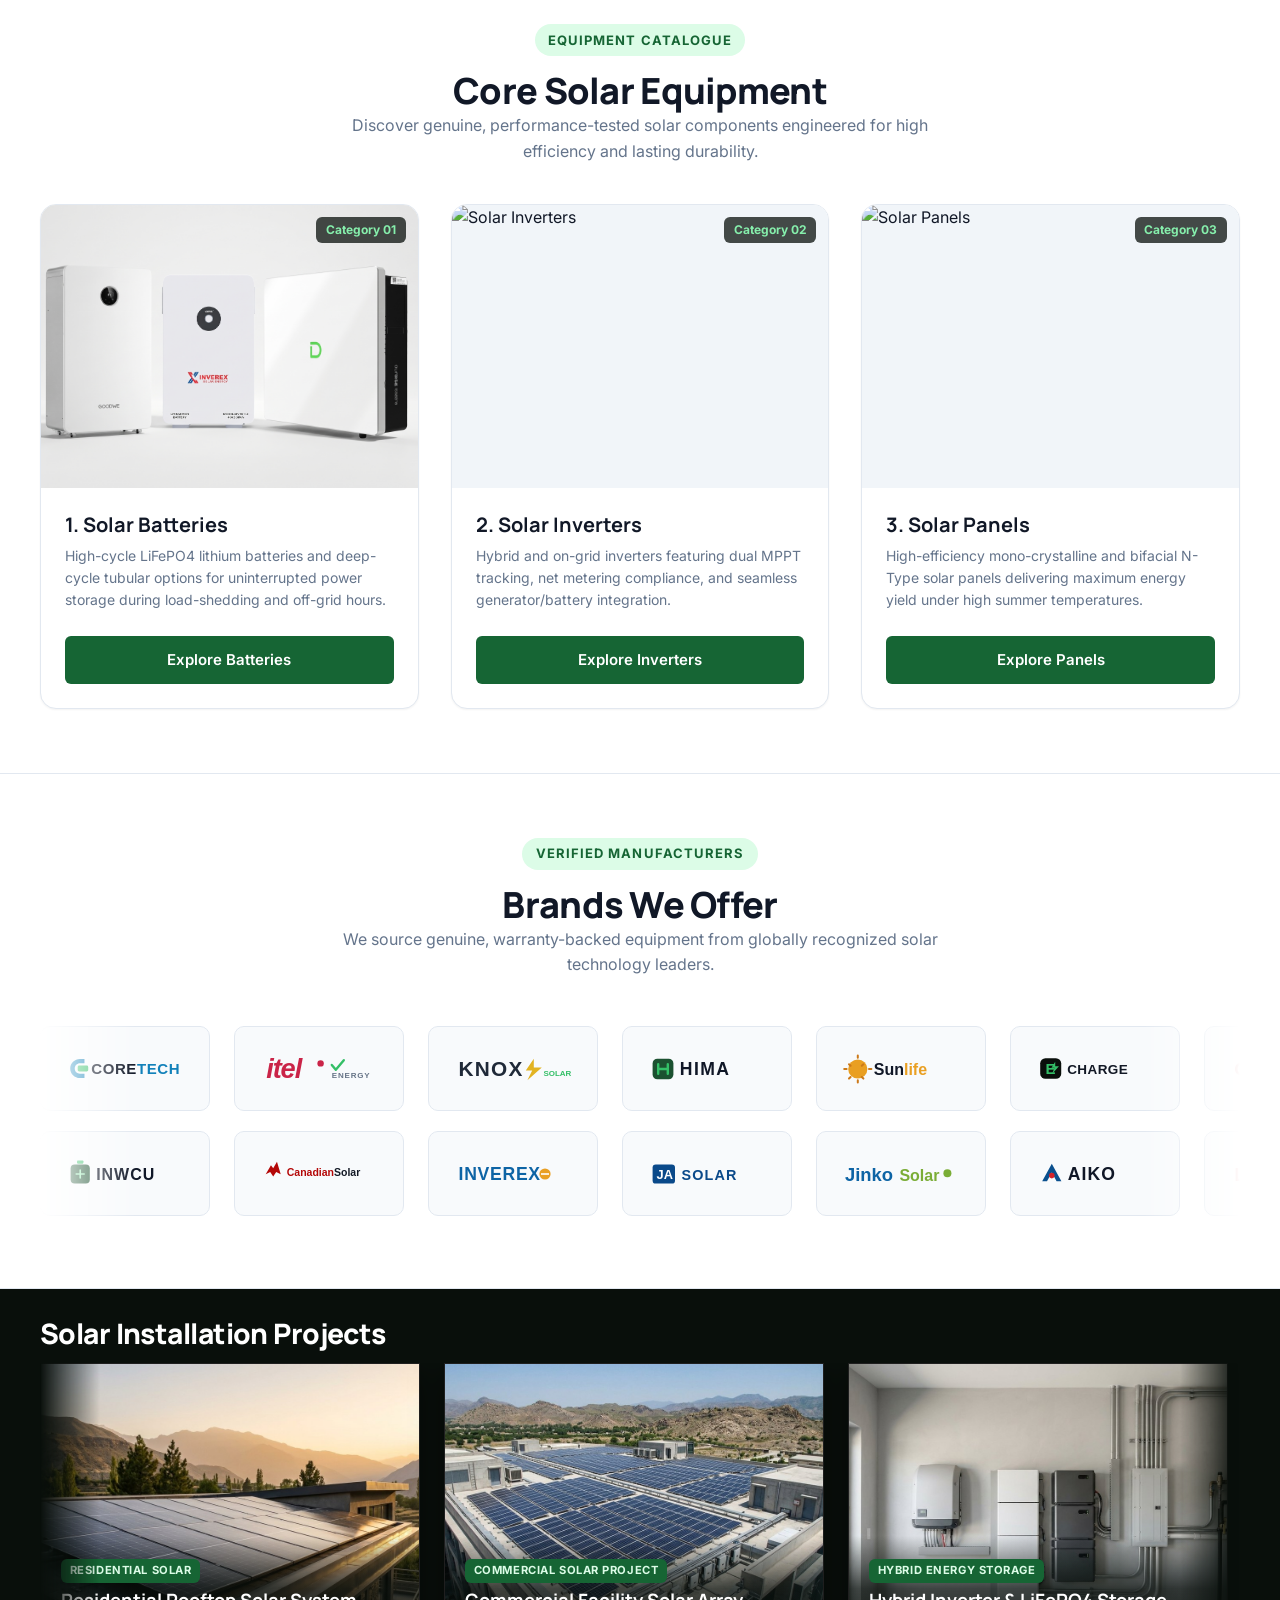
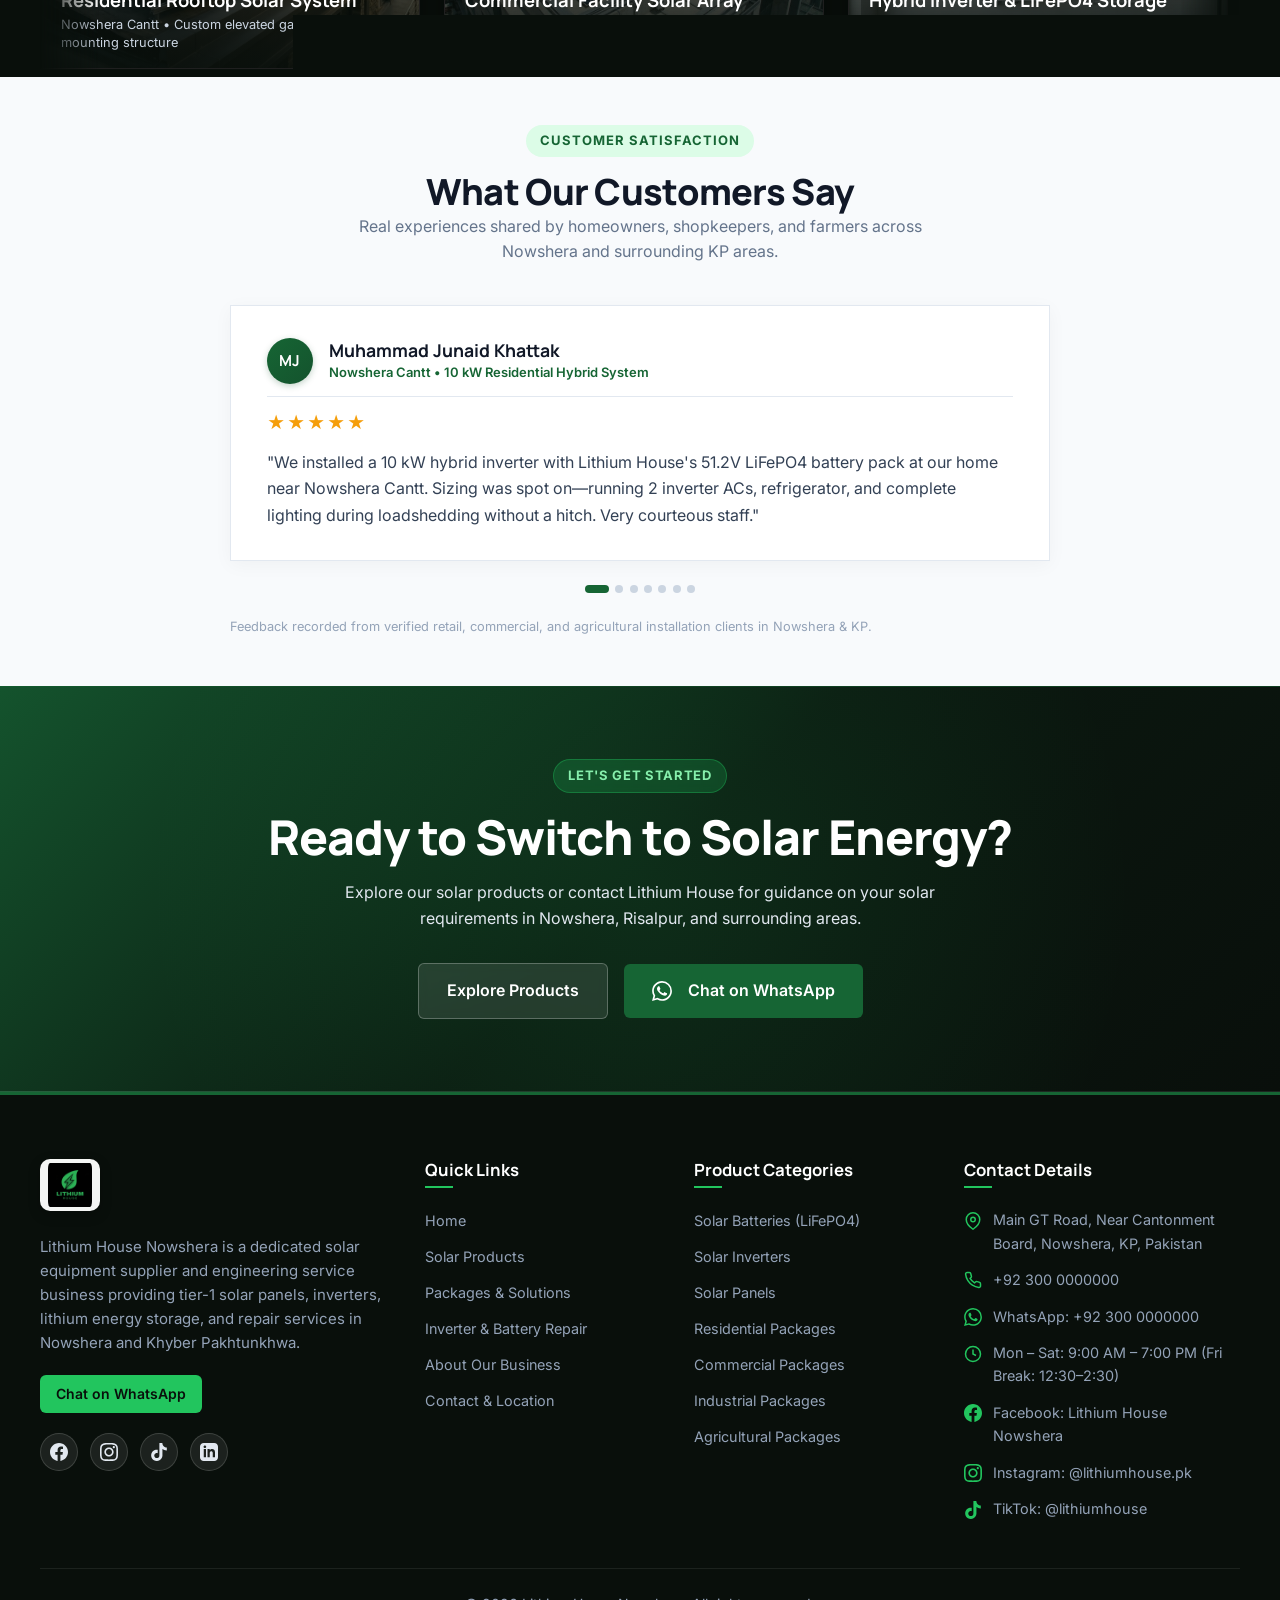
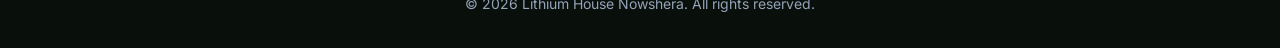
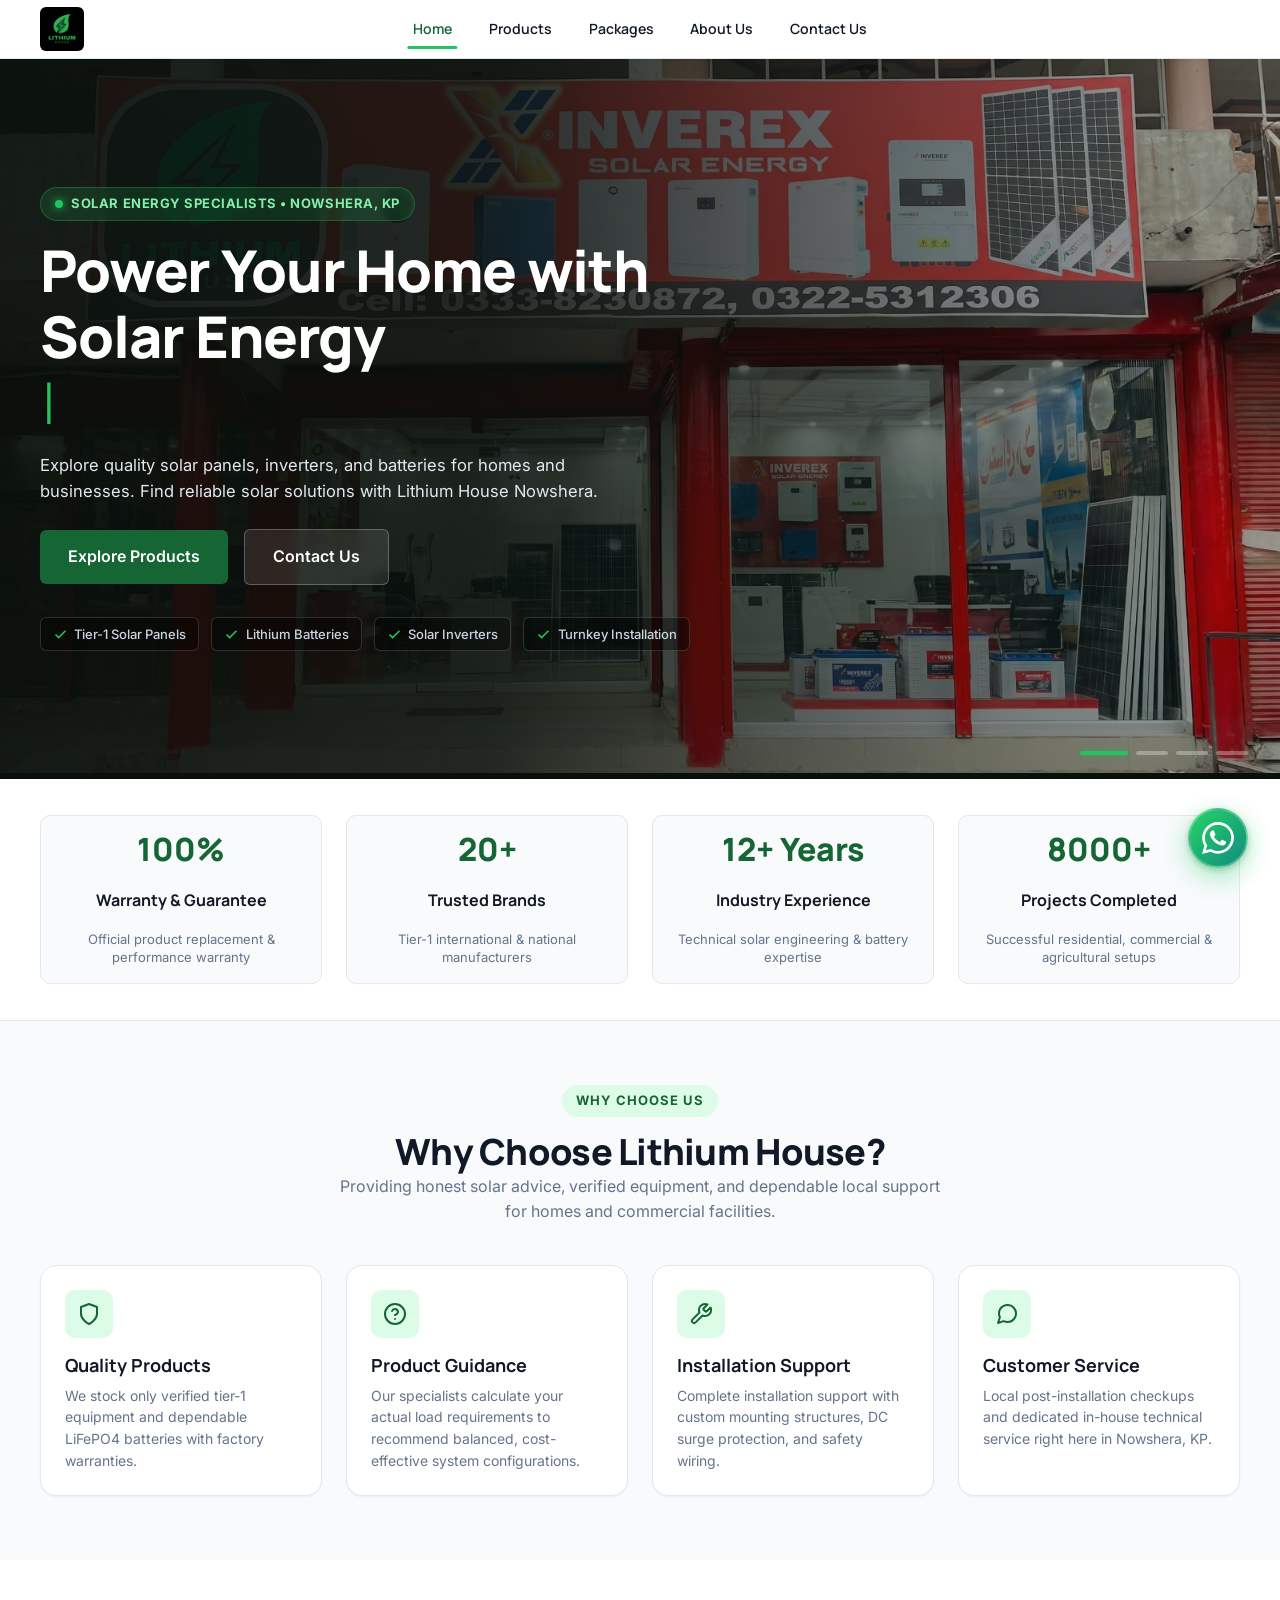
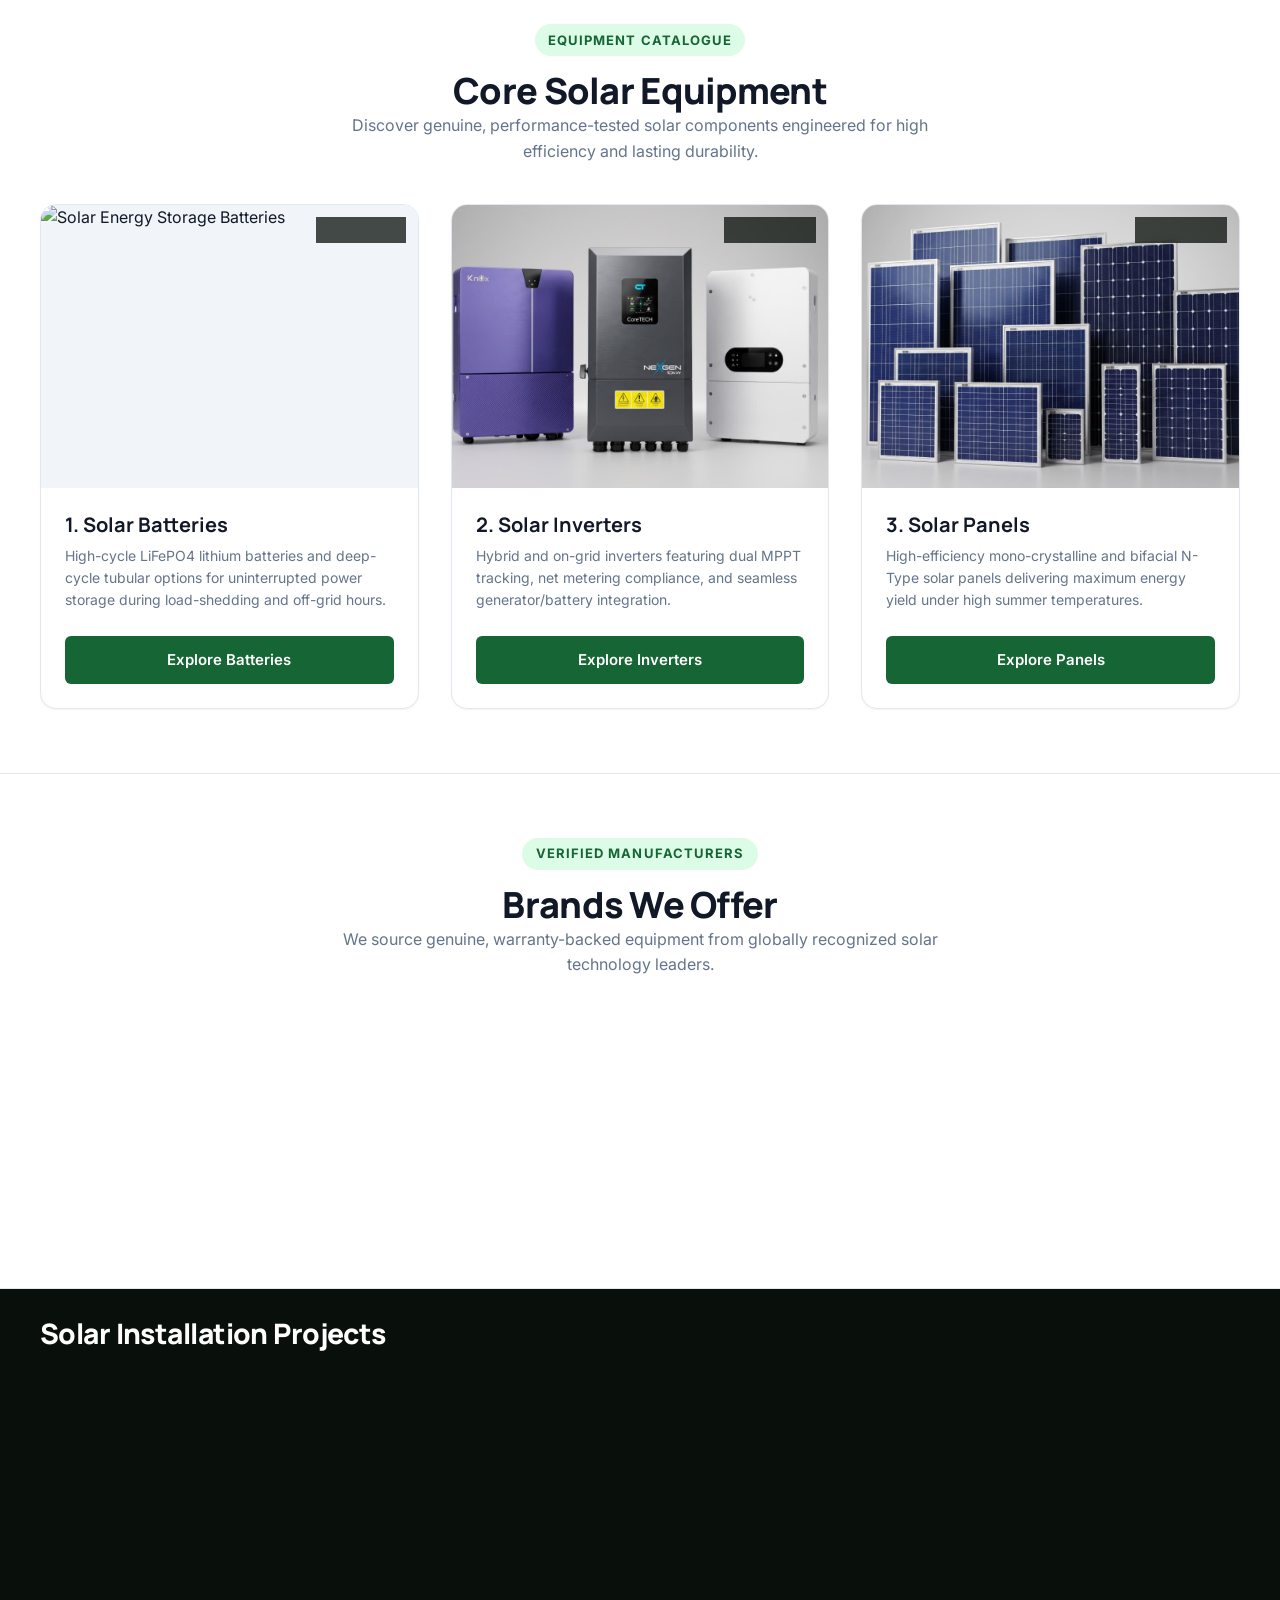
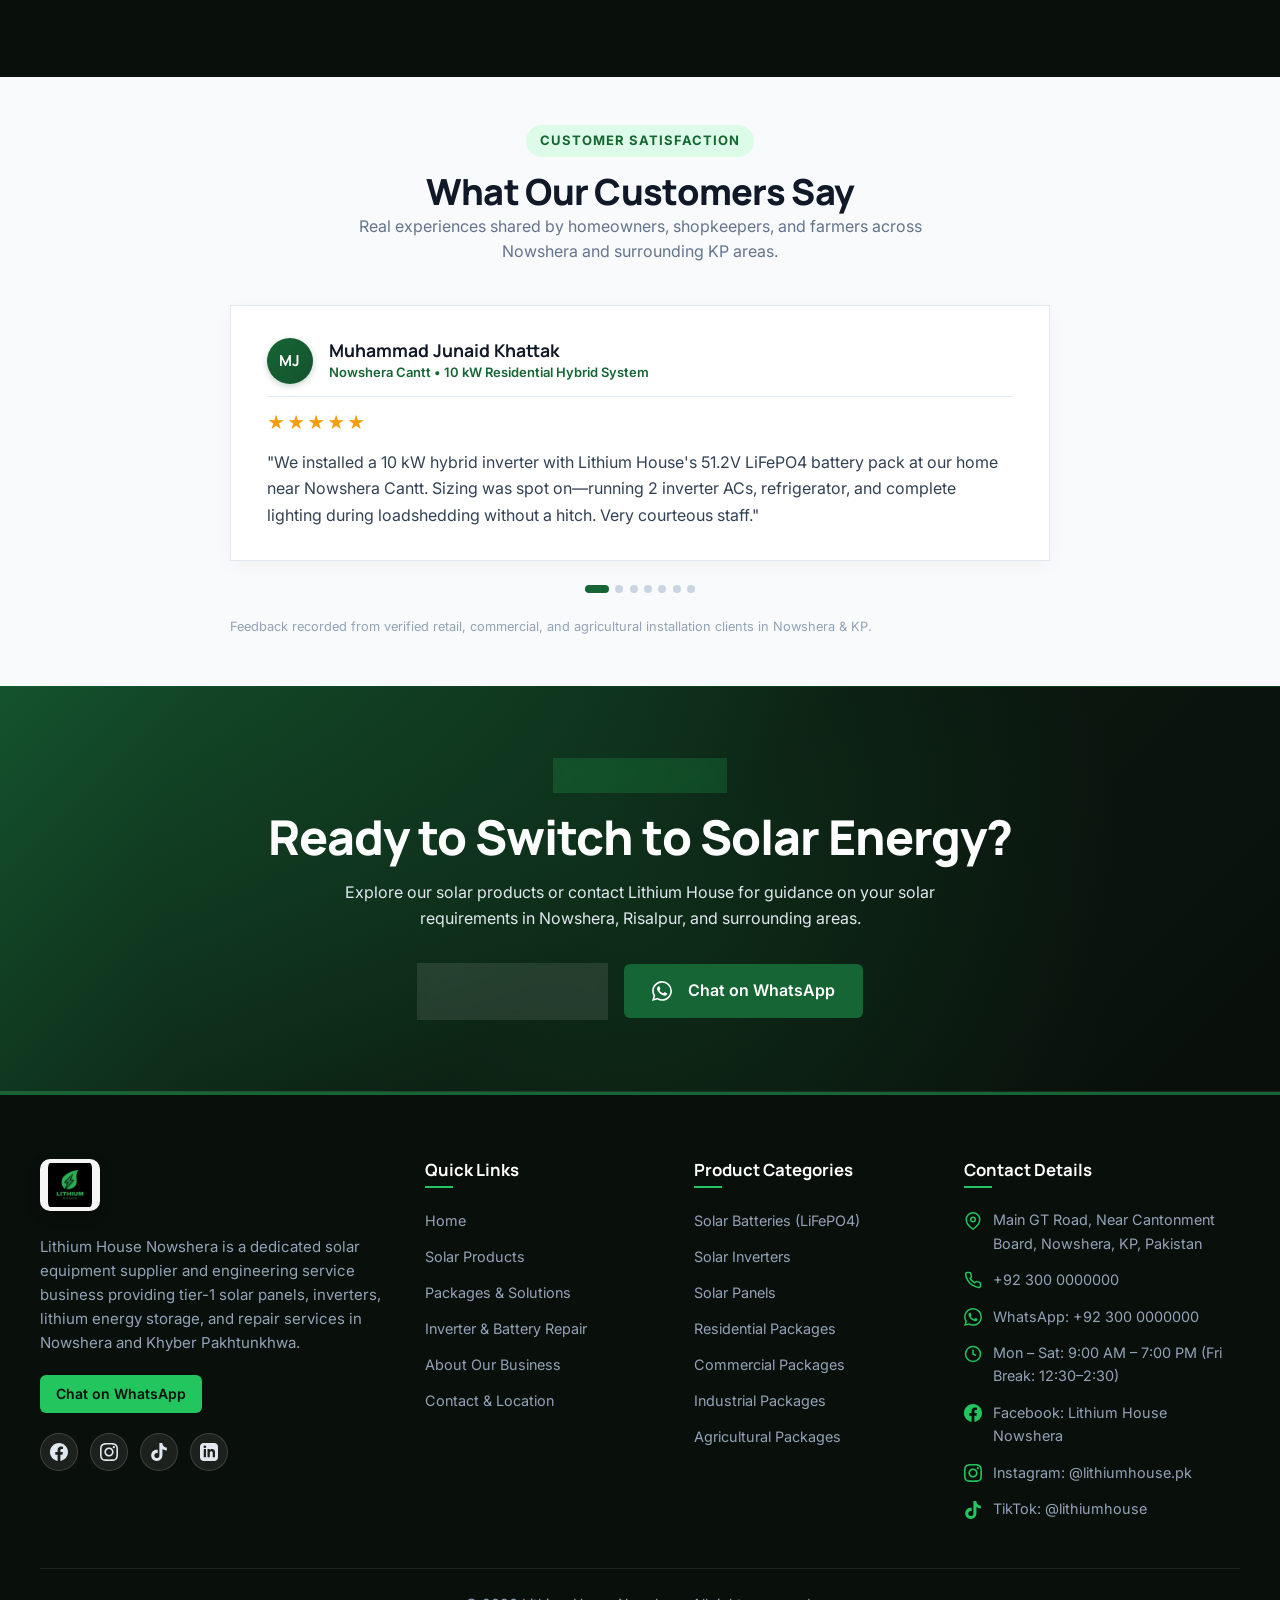
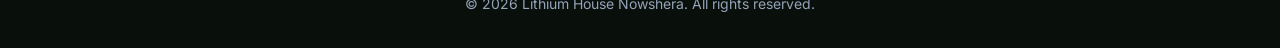
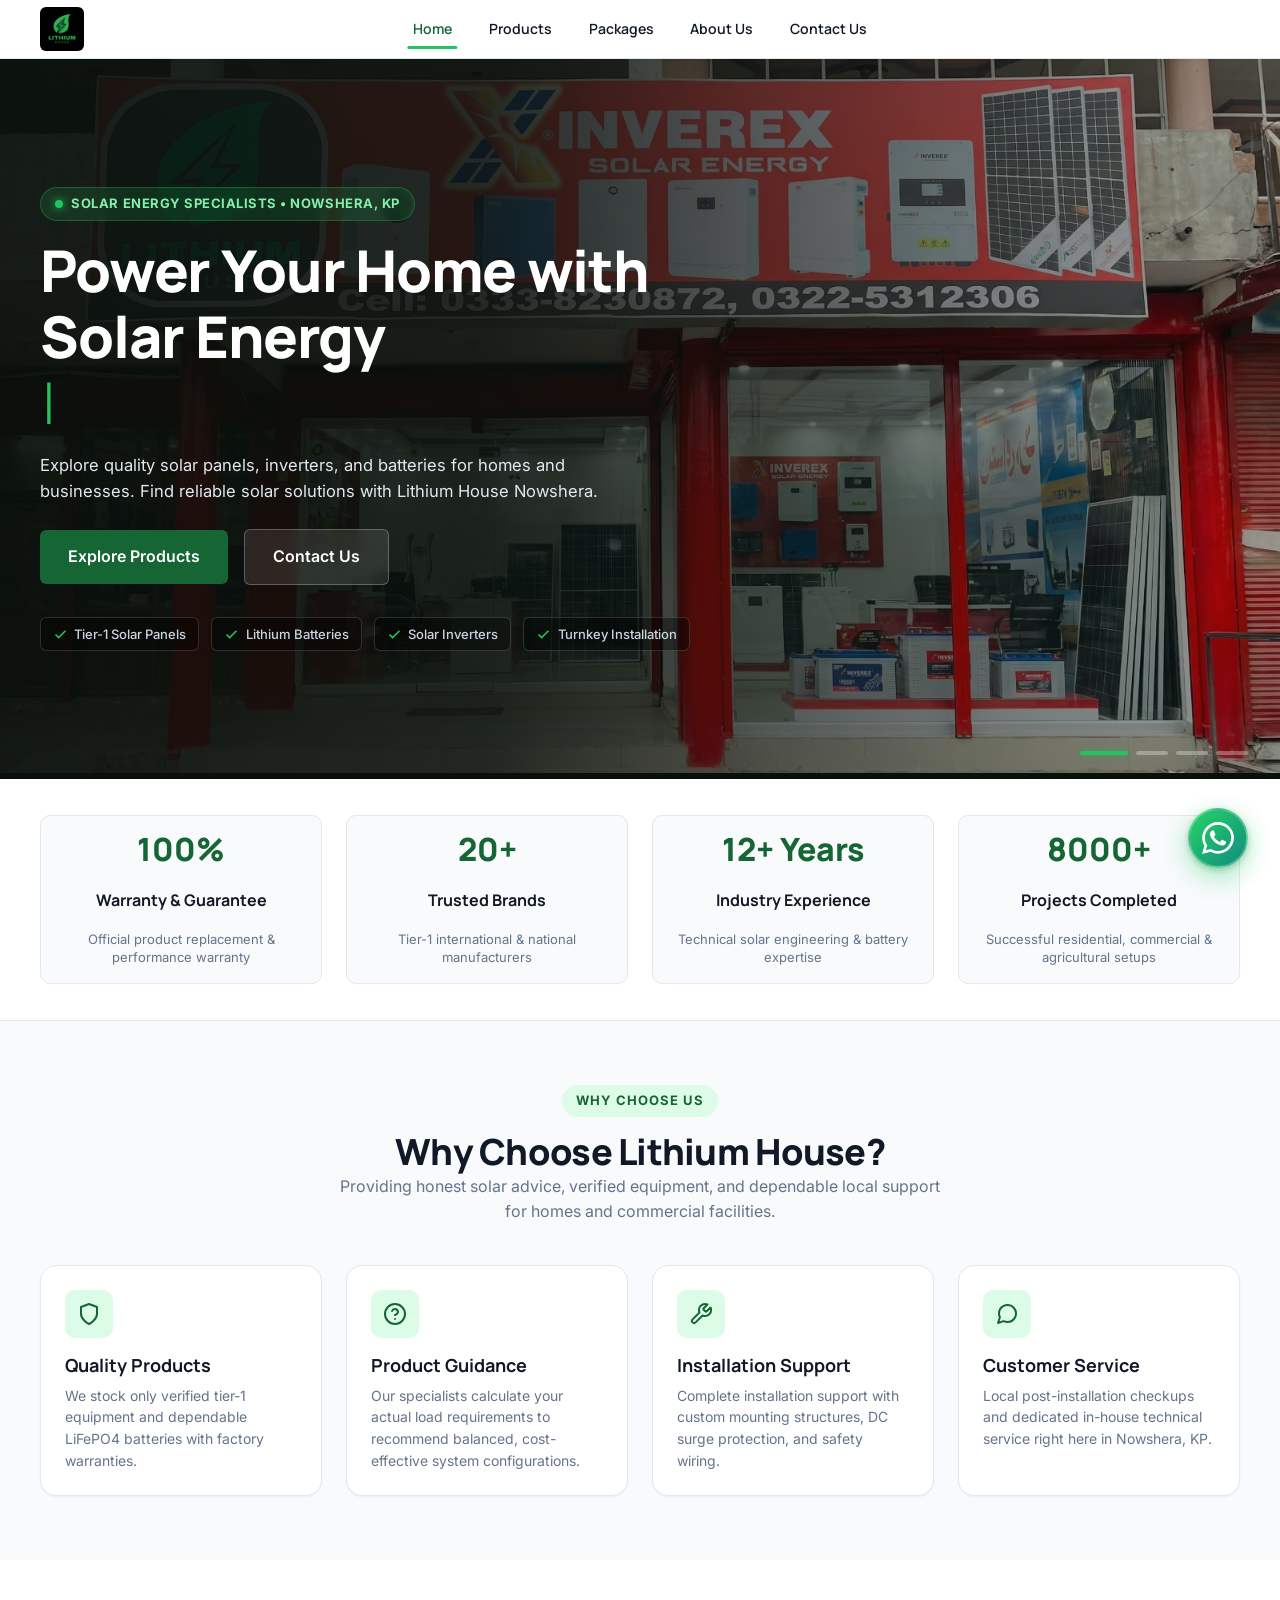
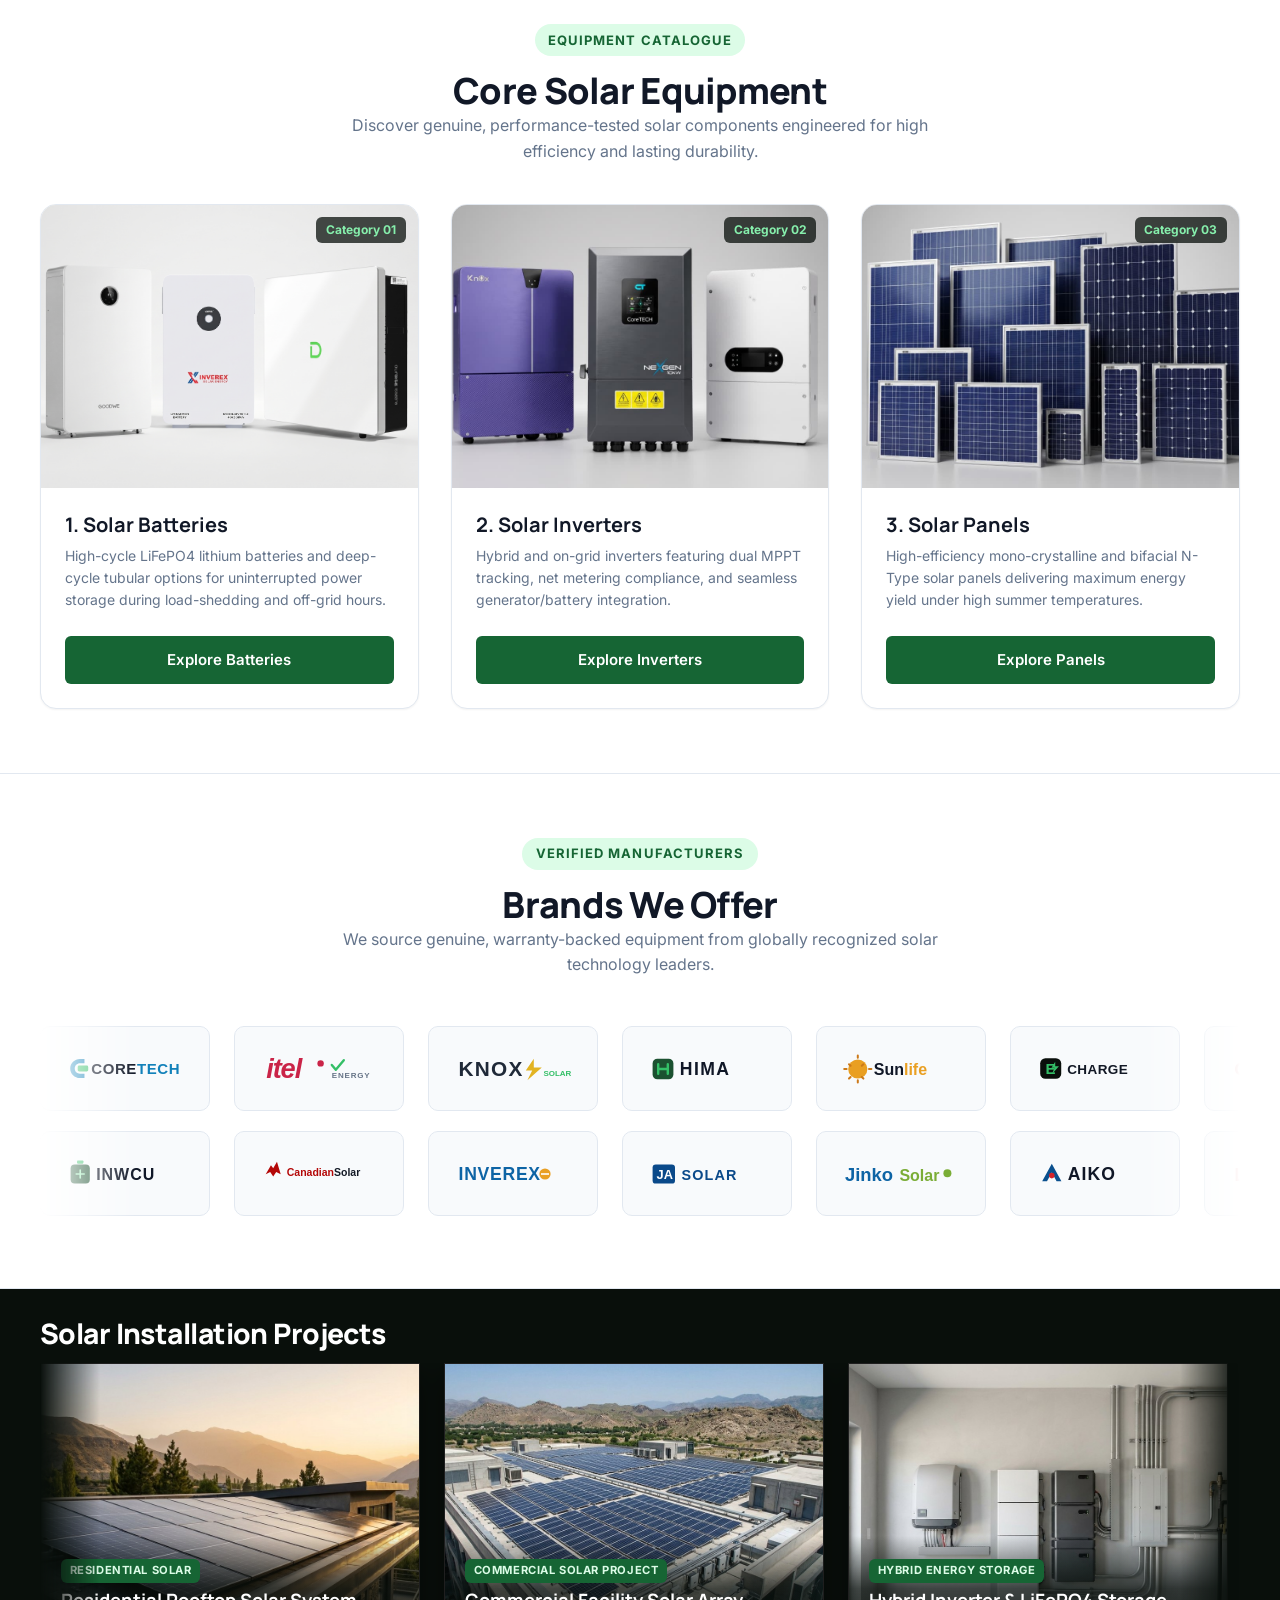
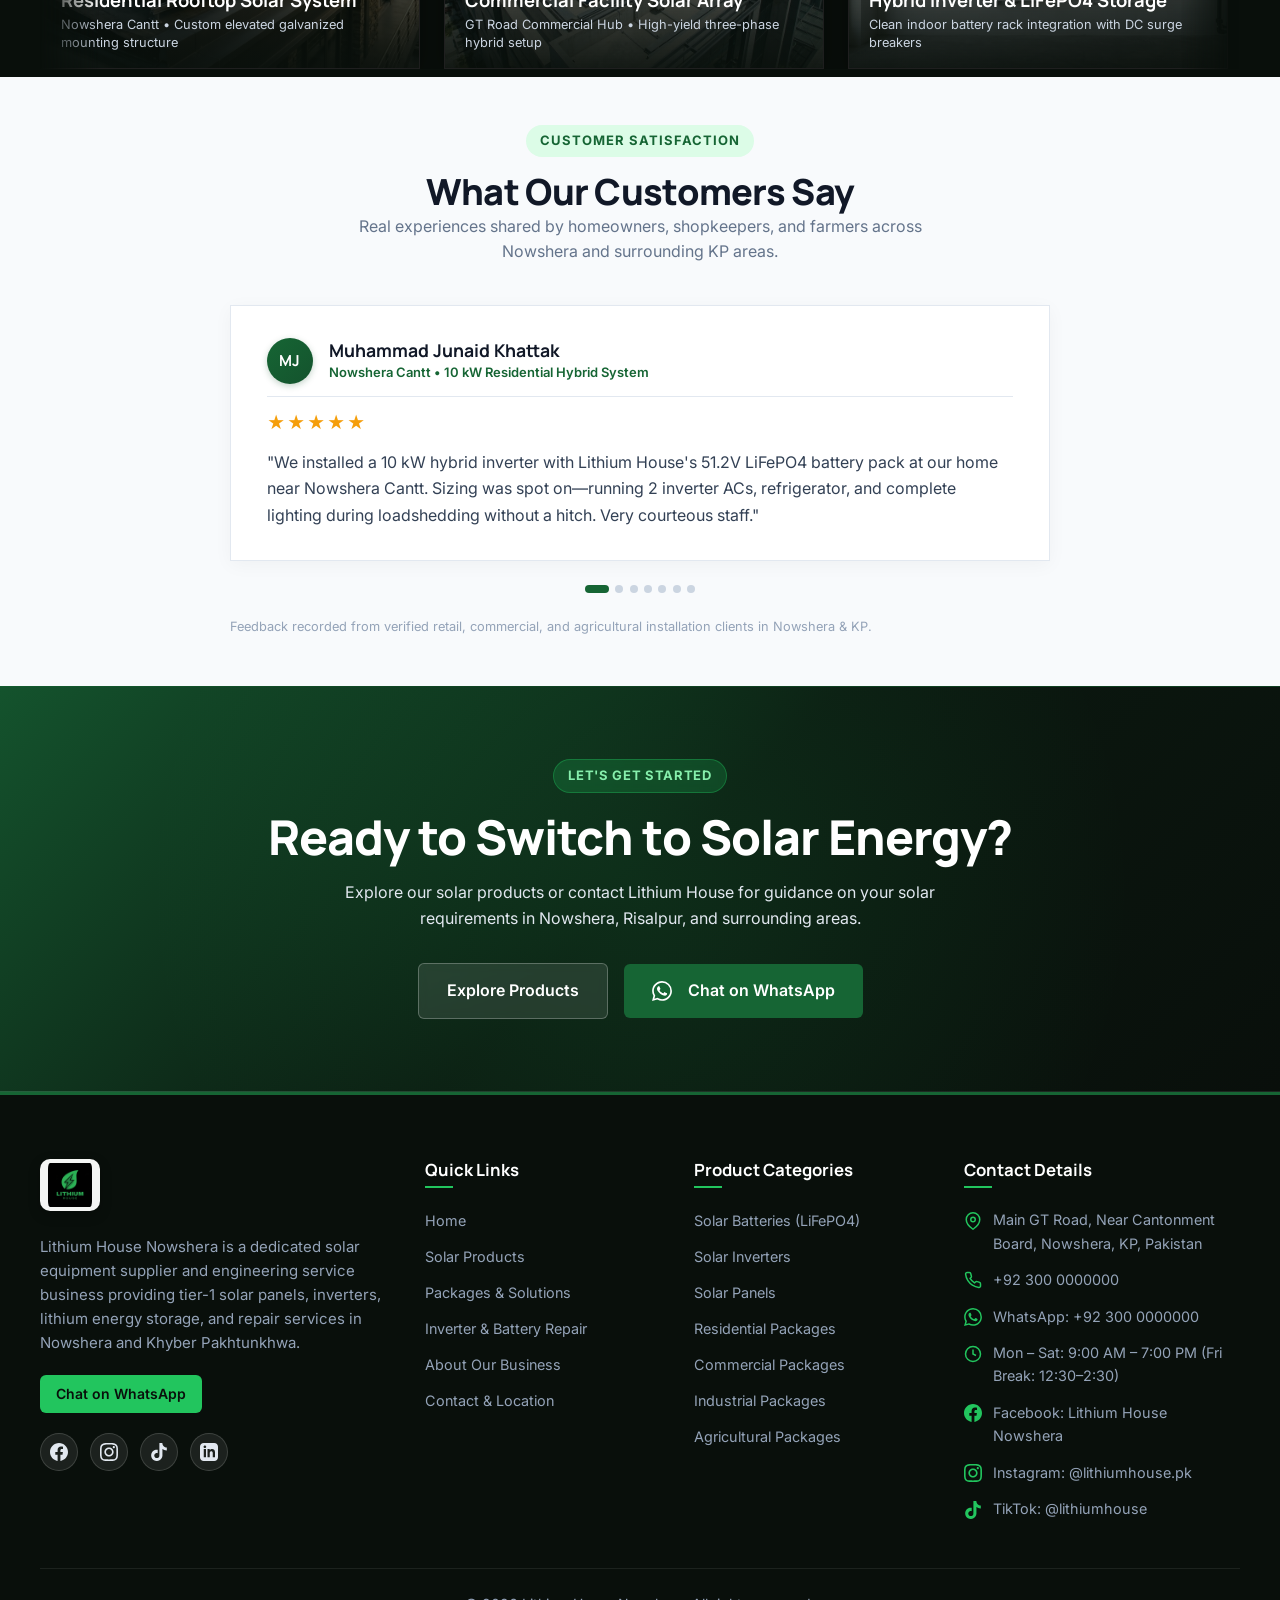
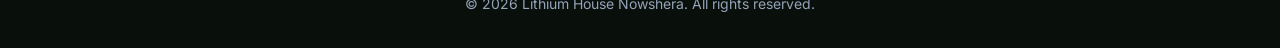
